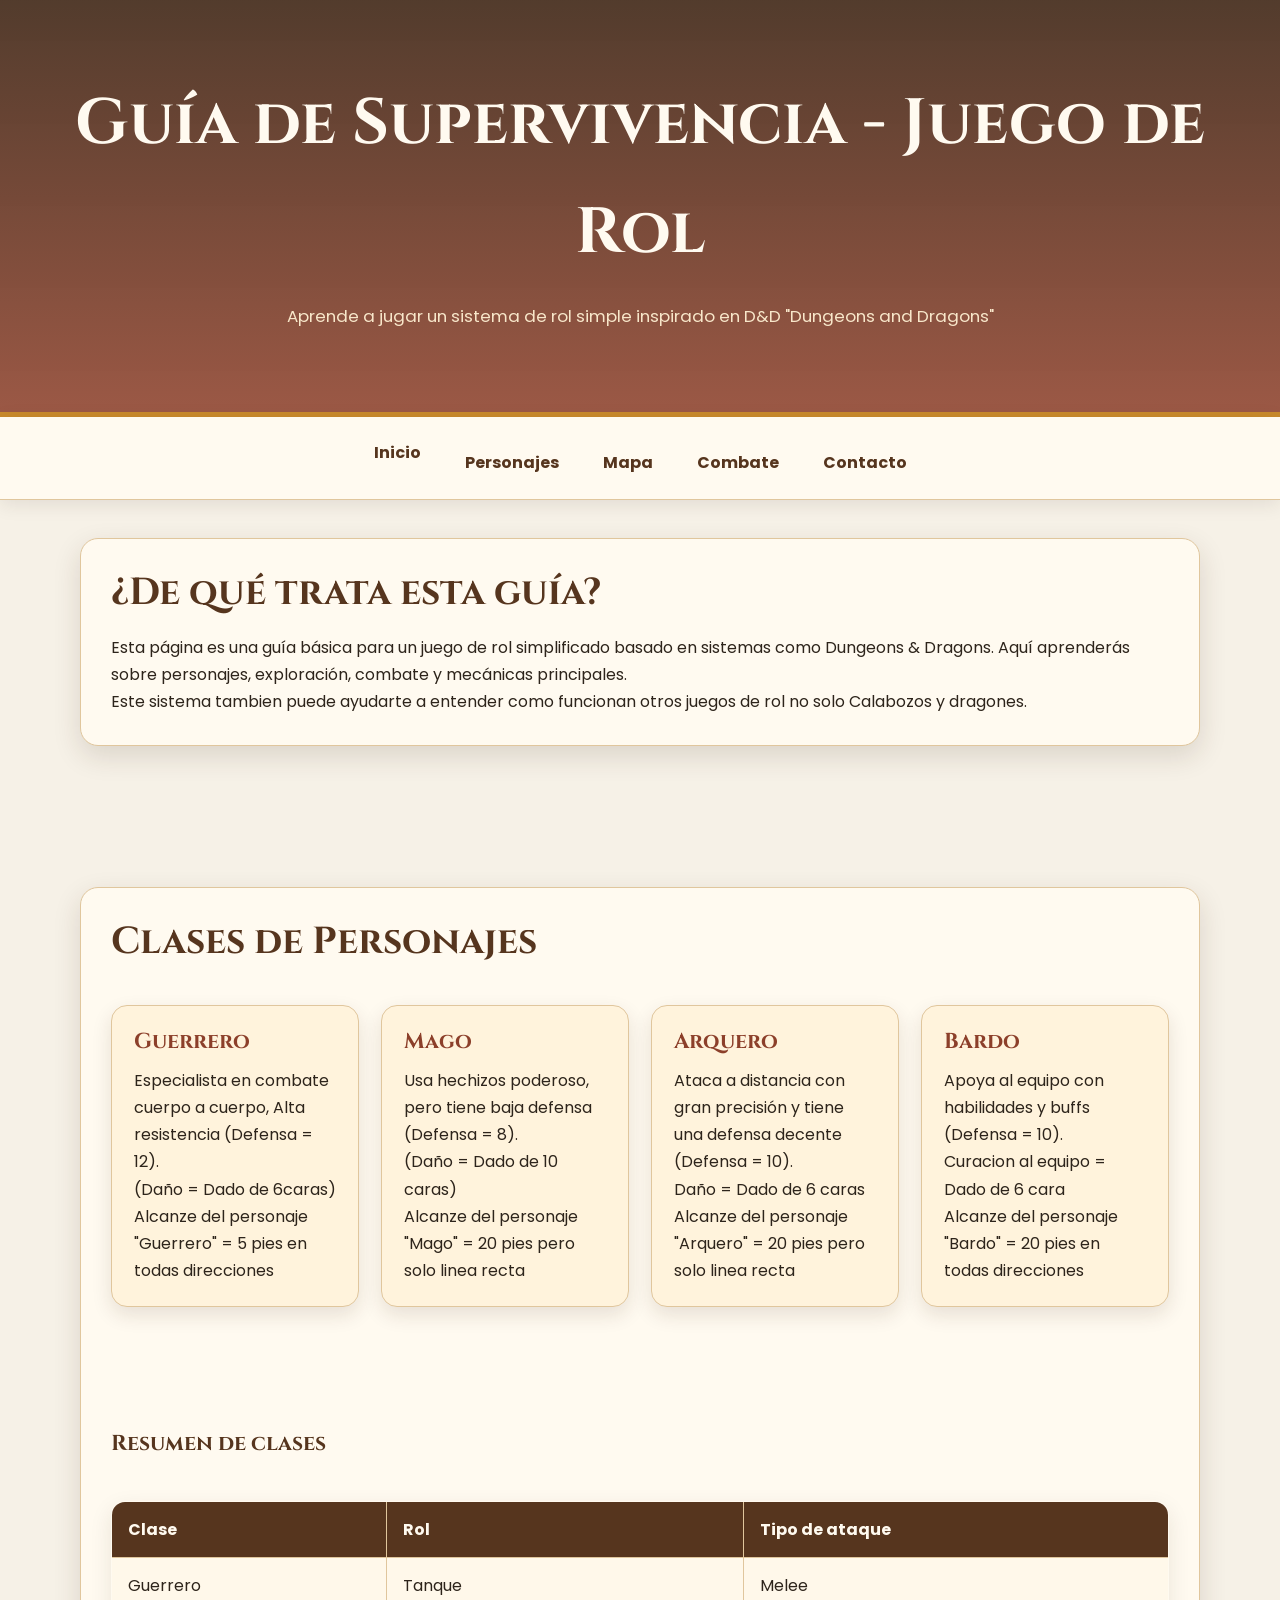
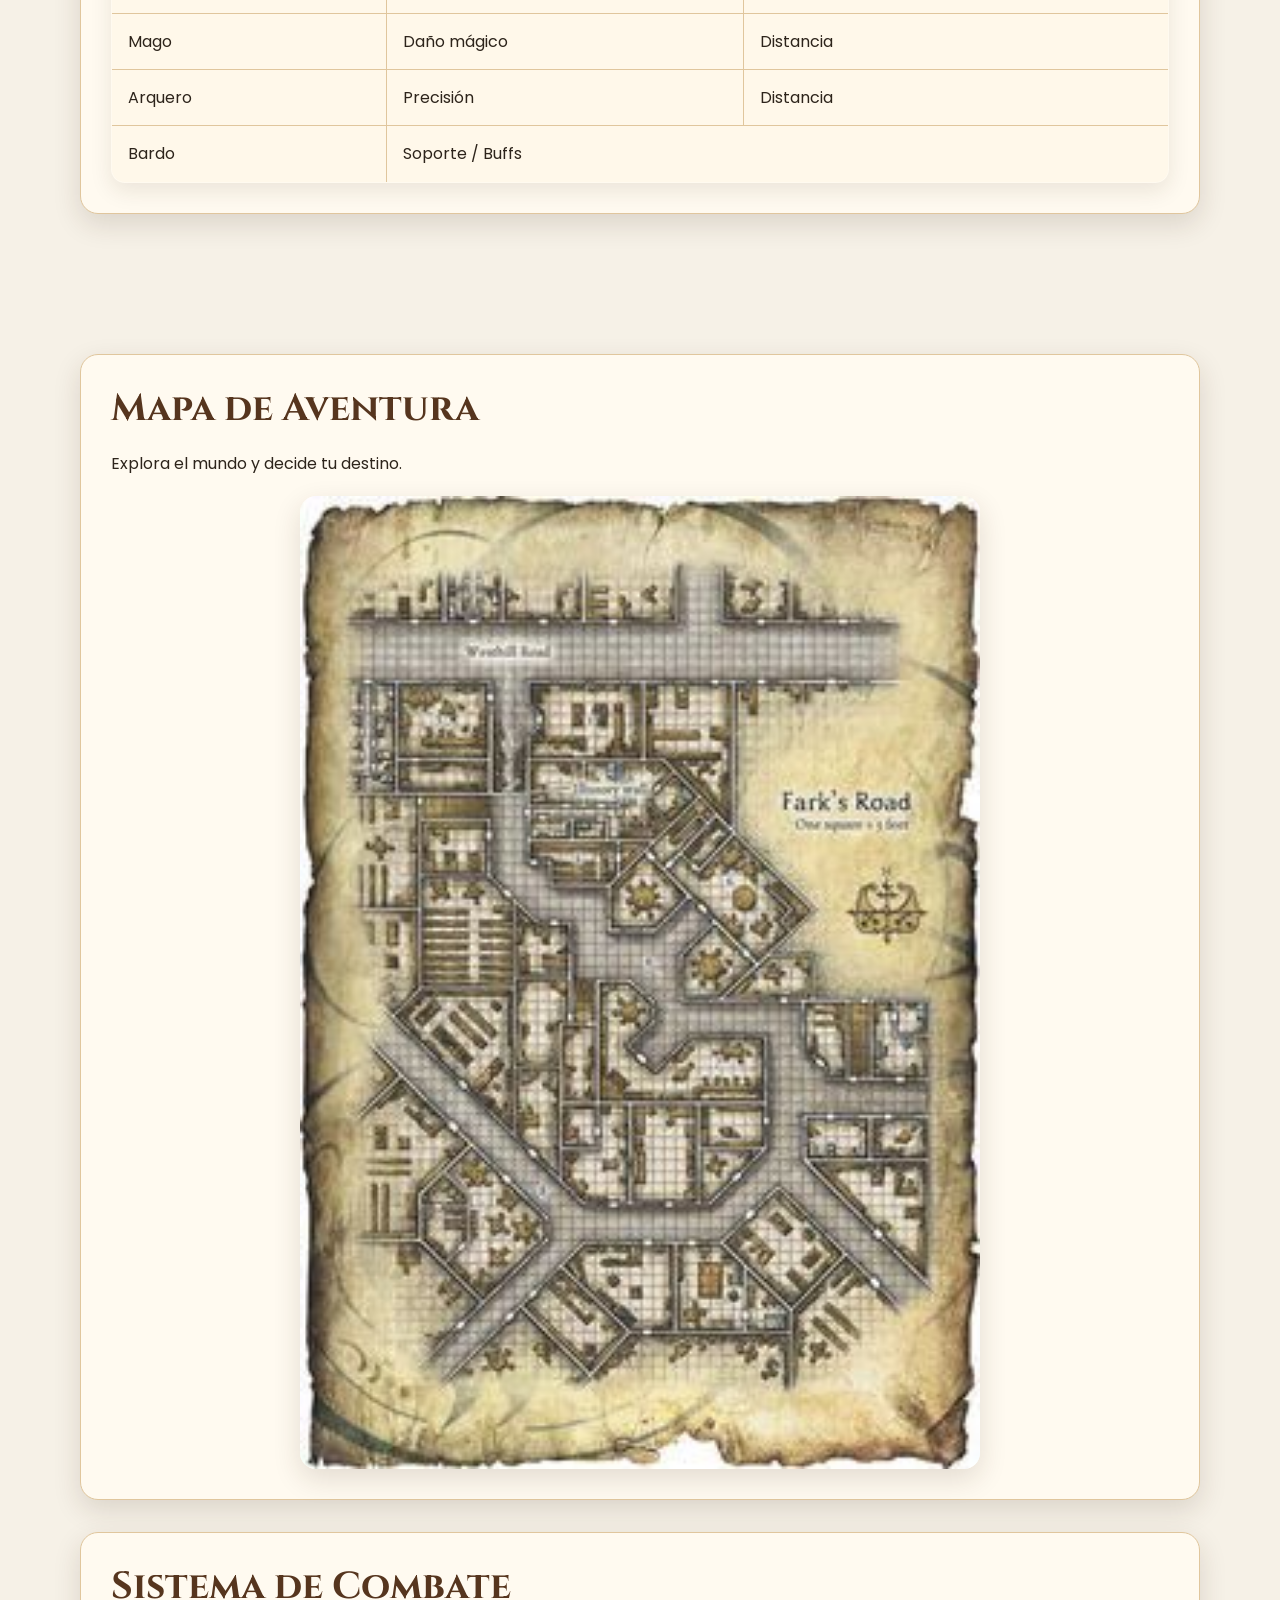
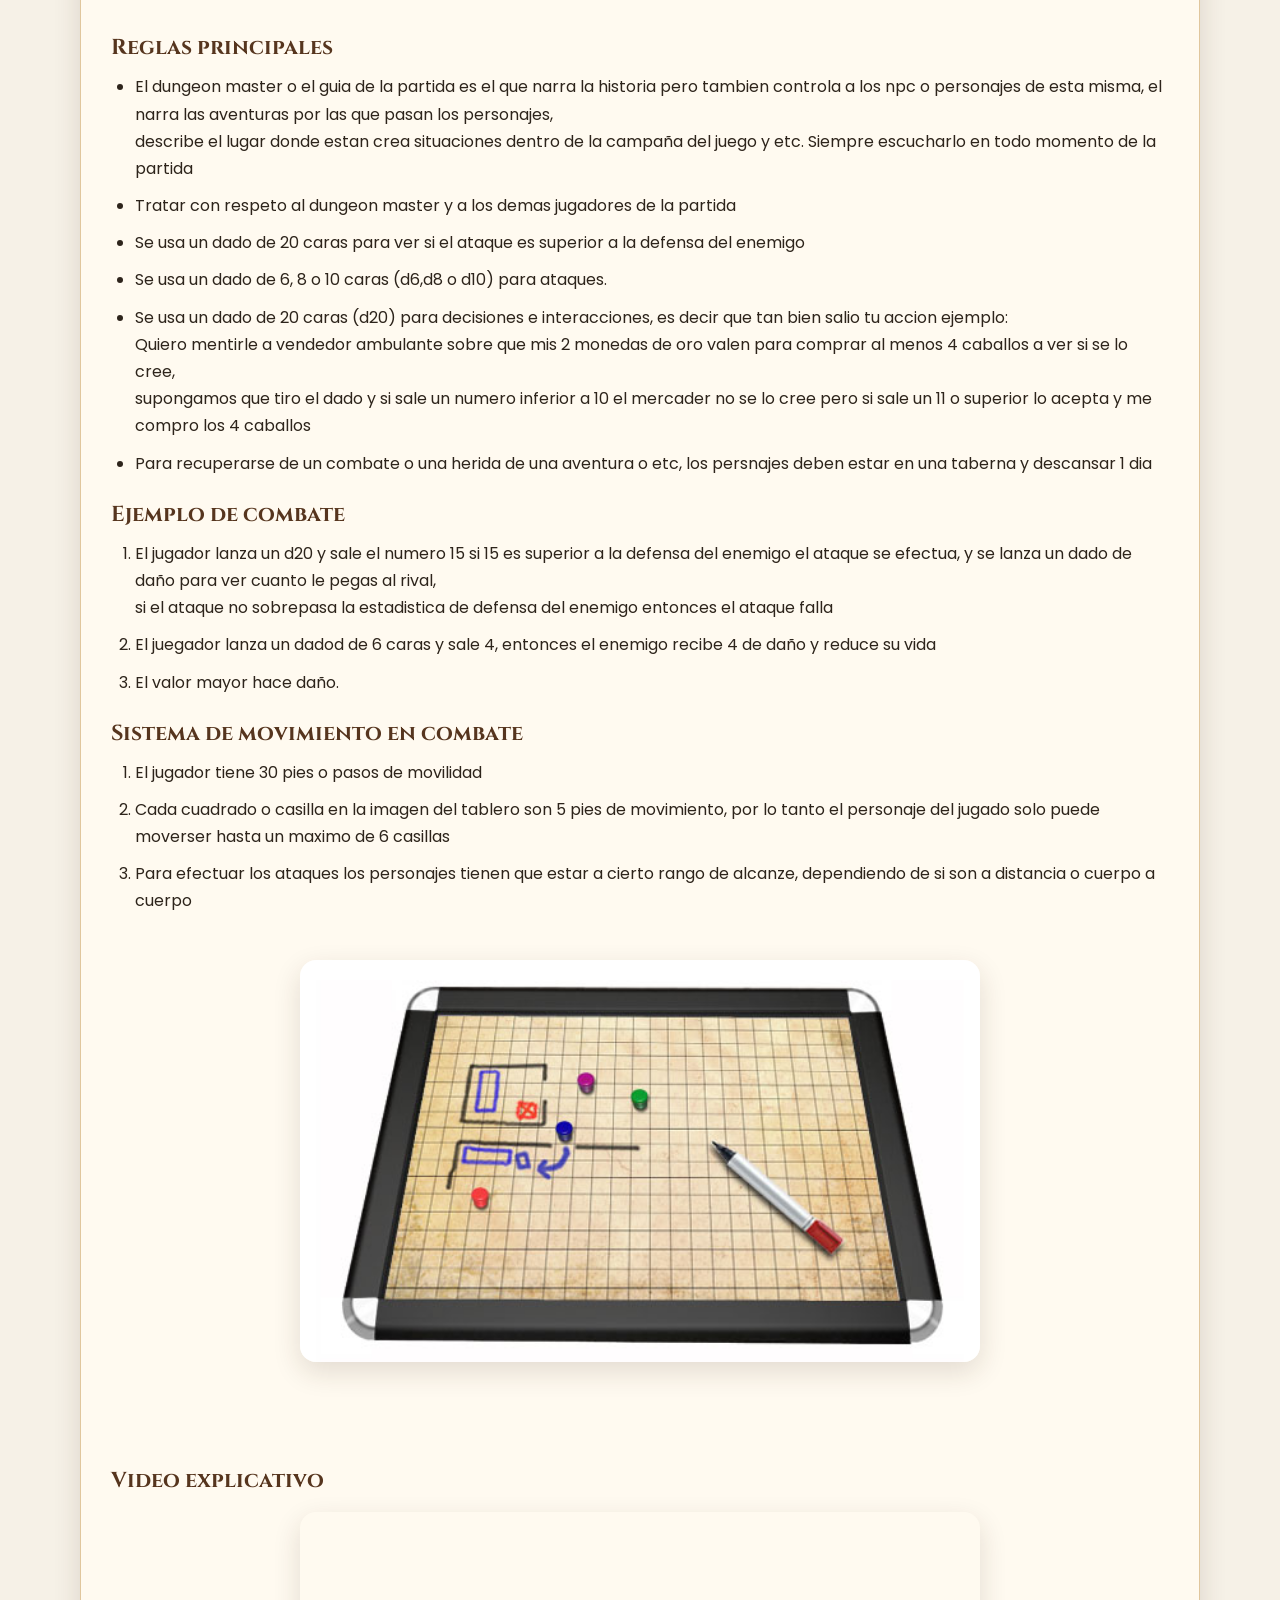
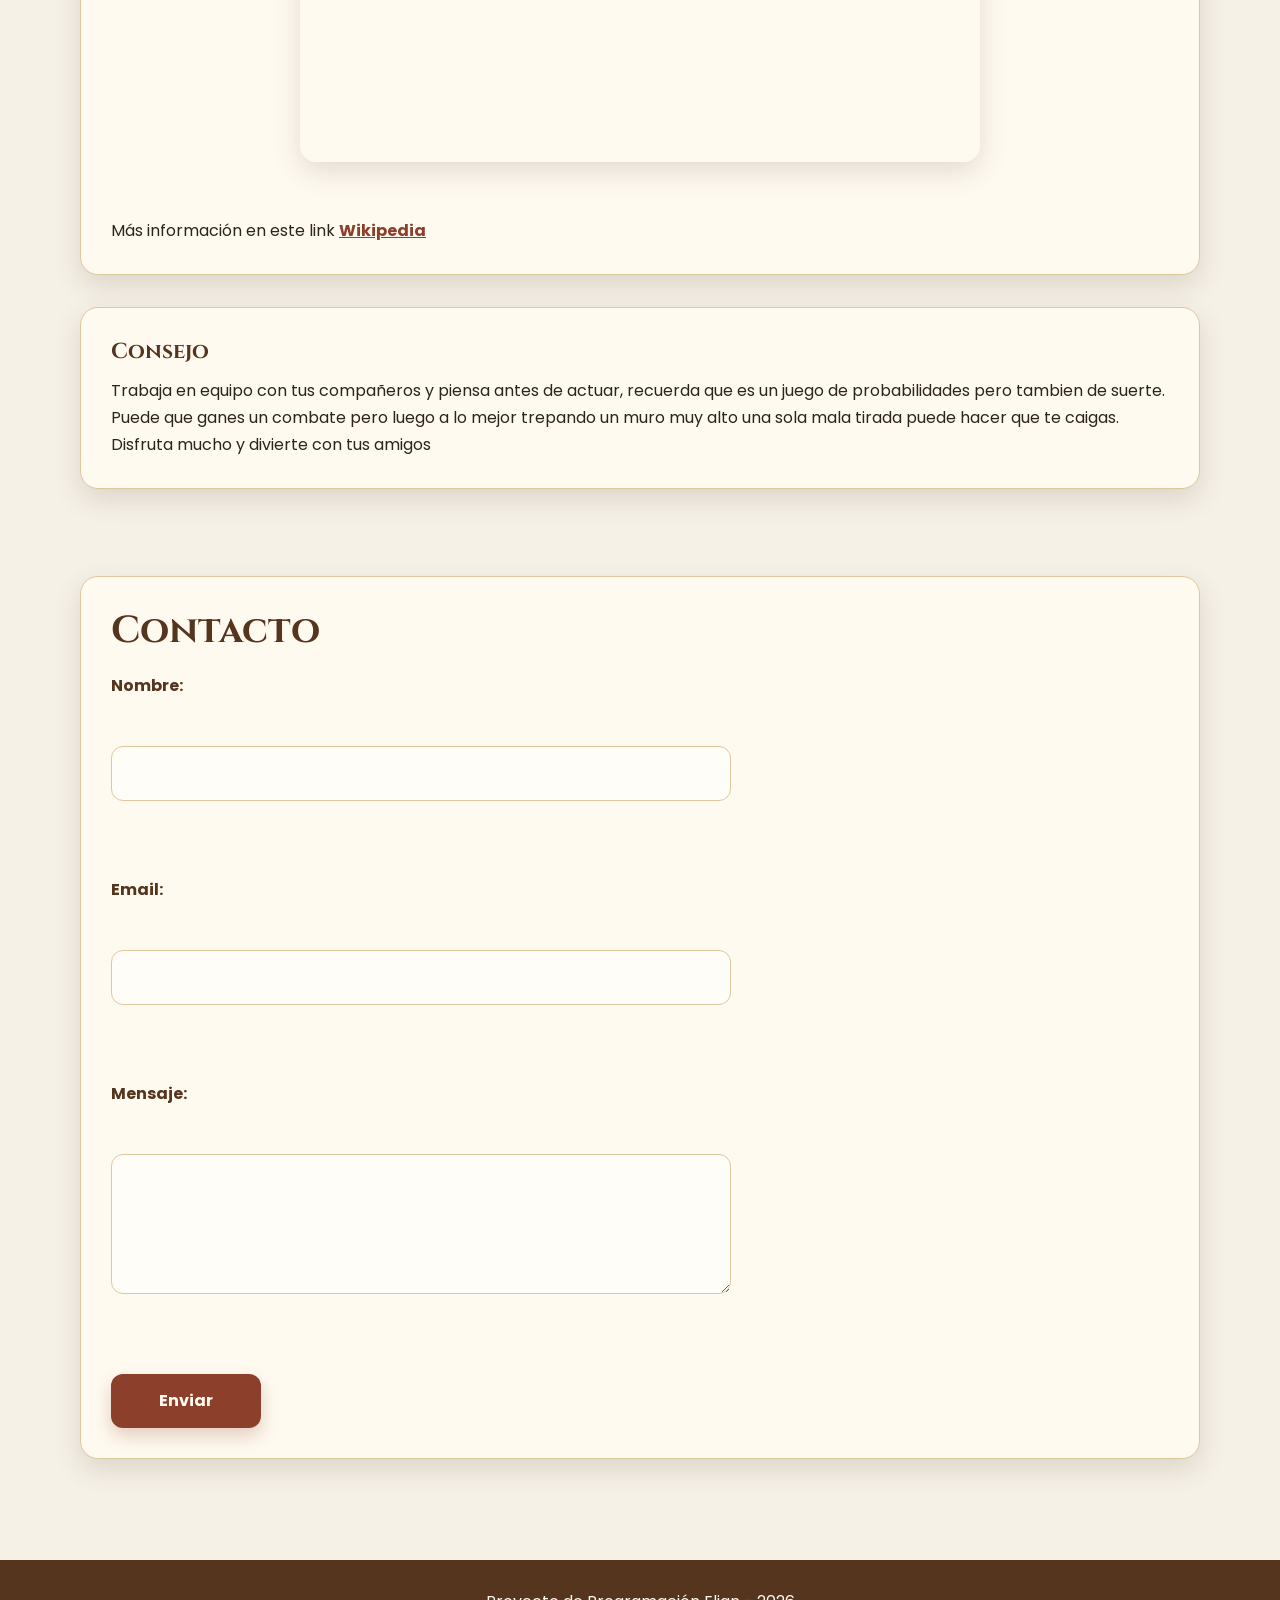
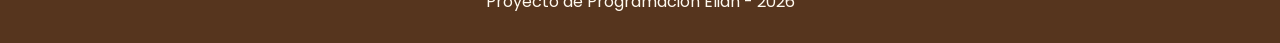
==== index.html @ 3934383c "movi todo de carpeta a una mas principal" ====
<!DOCTYPE html>
<html lang="en">
<head>
    <meta charset="UTF-8">
    <meta name="viewport" content="width=device-width, initial-scale=1.0">
    <title>Guía de Supervivencia - Juego de Rol</title>
    <link rel="stylesheet" href="styles.css">
</head>
<body>

     <!-- Trabajo integrador hecho por Elian Gregoret 2do año programación -->

    <!-- HEADER -->
    <header>
        <h1>Guía de Supervivencia - Juego de Rol</h1>
        <p>Aprende a jugar un sistema de rol simple inspirado en D&D "Dungeons and Dragons"</p> <br>


    </header>


    <nav>
        <ul>
            <li><a href="#inicio">Inicio</a></li>
            <li><a href="#personajes">Personajes</a></li>
            <li><a href="#mapa">Mapa</a></li>
            <li><a href="#combate">Combate</a></li>
            <li><a href="#contacto">Contacto</a></li>
        </ul>
    </nav>

    <!-- MAIN -->
    <main>

        <!-- INTRO -->
        <section id="inicio">
            <h2>¿De qué trata esta guía?</h2>
            <p>
                Esta página es una guía básica para un juego de rol simplificado basado en sistemas como Dungeons & Dragons.
                Aquí aprenderás sobre personajes, exploración, combate y mecánicas principales. <br>Este sistema tambien puede ayudarte a entender como funcionan otros juegos de rol no solo Calabozos y dragones.
            </p>
        </section> <br>


        <br><br><br>


        <!-- PERSONAJES -->
        <section id="personajes">
            <h2>Clases de Personajes</h2>

            <article>
                <h3>Guerrero</h3>
                <p>Especialista en combate cuerpo a cuerpo, Alta resistencia (Defensa = 12).</p>
                <p>(Daño = Dado de 6caras)</p>
                <p>Alcanze del personaje "Guerrero" = 5 pies en todas direcciones</p>
            </article>

            <article>
                <h3>Mago</h3>
                <p>Usa hechizos poderoso, pero tiene baja defensa (Defensa = 8).</p>
                <p> (Daño = Dado de 10 caras)</p>
                <p>Alcanze del personaje "Mago" = 20 pies pero solo linea recta</p>
            </article>

            <article>
                <h3>Arquero</h3>
                <p>Ataca a distancia con gran precisión y tiene una defensa decente (Defensa = 10).</p>
                <p>Daño = Dado de 6 caras</p>
                <p>Alcanze del personaje "Arquero" = 20 pies pero solo linea recta</p>
            </article>

            <article>
                <h3>Bardo</h3>
                <p>Apoya al equipo con habilidades y buffs (Defensa = 10).</p>
                <p>Curacion al equipo = Dado de 6 cara</p>
                <p>Alcanze del personaje "Bardo" = 20 pies en todas direcciones</p>
            </article>


            <br><br>

            <h3>Resumen de clases</h3>

            <!-- TABLA (con th + colspan) -->
            <table border="1">
                <tr>
                    <th>Clase</th>
                    <th>Rol</th>
                    <th>Tipo de ataque</th>
                </tr>
                <tr>
                    <td>Guerrero</td>
                    <td>Tanque</td>
                    <td>Melee</td>
                </tr>
                <tr>
                    <td>Mago</td>
                    <td>Daño mágico</td>
                    <td>Distancia</td>
                </tr>
                <tr>
                    <td>Arquero</td>
                    <td>Precisión</td>
                    <td>Distancia</td>
                </tr>
                <tr>
                    <td>Bardo</td>
                    <td colspan="2">Soporte / Buffs</td>
                </tr>
            </table>
        </section>

        <br><br><br><br>

        <!-- MAPA -->
        <section id="mapa">
            <h2>Mapa de Aventura</h2>
            <p>Explora el mundo y decide tu destino.</p>

            <!-- imagen del mapa-->
            <img src="Carpeta-de-imagenes/D&D Underground City map.jpg" alt="Mapa de aventura del juego" width="400">
        </section>

        <!-- COMBATE -->
        <section id="combate">
            <h2>Sistema de Combate</h2>

            <h3>Reglas principales</h3>
            <ul>
                <li>El dungeon master o el guia de la partida es el que narra la historia pero tambien controla a los npc o personajes de esta misma, el narra las aventuras por las que pasan los personajes, <br> describe el lugar donde estan crea situaciones dentro de la campaña del juego y etc.
                Siempre escucharlo en todo momento de la partida</li>
                <li>Tratar con respeto al dungeon master y a los demas jugadores de la partida</li>
                <li>Se usa un dado de 20 caras para ver si el ataque es superior a la defensa del enemigo</li>
                <li>Se usa un dado de 6, 8 o 10 caras (d6,d8 o d10) para ataques.</li>
                <li>Se usa un dado de 20 caras (d20) para decisiones e interacciones, es decir que tan bien salio tu accion ejemplo:<br>Quiero mentirle a vendedor ambulante sobre que mis 2 monedas de oro valen para comprar al menos 4 caballos a ver si se lo cree, <br> supongamos que tiro el dado y si sale un numero inferior a 10 el mercader no se lo cree pero si sale un 11 o superior lo acepta y me compro los 4 caballos</li>
                <li>Para recuperarse de un combate o una herida de una aventura o etc, los persnajes deben estar en una taberna y descansar 1 dia</li>
            </ul>

            <h3>Ejemplo de combate</h3>
            <ol>
                <li>El jugador lanza un d20 y sale el numero 15 si 15 es superior a la defensa del enemigo el ataque se efectua,
                     y se lanza un dado de daño para ver cuanto le pegas al rival, <br> si el ataque no sobrepasa la estadistica de defensa del enemigo entonces el ataque falla</li>
                <li>El juegador lanza un dadod de 6 caras y sale 4, entonces el enemigo recibe 4 de daño y reduce su vida</li>
                <li>El valor mayor hace daño.</li>
            </ol>

            <h3>Sistema de movimiento en combate</h3>
            <ol>
                <li>El jugador tiene 30 pies o pasos de movilidad</li>
                <li>Cada cuadrado o casilla en la imagen del tablero son 5 pies de movimiento, por lo tanto el personaje del jugado solo puede moverser hasta un maximo de 6 casillas</li>
                <li>Para efectuar los ataques los personajes tienen que estar a cierto rango de alcanze, 
                    dependiendo de si son a distancia o cuerpo a cuerpo</li>
            </ol>

            <br>
          <section>
            <img src="Carpeta-de-imagenes/board53_dungeontablero.jpg">
          </section>


            <br><br><br>

            <!-- VIDEO (iframe) -->
            <h3>Video explicativo</h3>
            <iframe width="400" height="250"
    src="https://www.youtube.com/embed/ale4cC9PnOQ"
             title="Juego de rol explicación"
                frameborder="0"
                allowfullscreen>
            </iframe>

            <br><br>

            <!-- ENLACE EXTERNO -->
            <p>
                Más información en este link
                <a href="https://es.wikipedia.org/wiki/Dungeons_%26_Dragons" target="_blank">
                    Wikipedia
                </a>
            </p>

        </section>

        <!-- ASIDE (EXTRA) -->
        <aside>
            <h3>Consejo</h3>
            <p>Trabaja en equipo con tus compañeros y piensa antes de actuar, recuerda que es un juego de probabilidades pero tambien de suerte. <br>Puede que ganes un combate pero luego a lo mejor trepando un muro muy alto una sola mala tirada puede hacer que te caigas. Disfruta mucho y divierte con tus amigos</p>
        </aside>

          <br><br>

        <!-- FORMULARIO -->
        <section id="contacto">
            <h2>Contacto</h2>

            <form action="https://formspree.io/f/xgoqjgkw" method="POST">
    <label>Nombre:</label><br>
    <input type="text" name="nombre" required><br><br>

    <label>Email:</label><br>
    <input type="email" name="email" required><br><br>

    <label>Mensaje:</label><br>
    <textarea name="mensaje" required></textarea><br><br>

    <input type="submit" value="Enviar">
</form>
        </section>

    </main>

    <br>
    
    <footer>
        <p>Proyecto de Programación Elian - 2026</p>
    </footer>

</body>
</html>
---- styles.css ----
@import url("https://fonts.googleapis.com/css2?family=Cinzel:wght@600;700&family=Poppins:wght@400;500;600;700&display=swap");
/* Este url de aca arriba es para el google fonts que es un directorio gratuito de tipografías desarrollado por Google
que encontre en internet para que mi sitio web cargue y muestre fuentes personalizadas y atractivas, 
profe asi que decidi incluirlo para ver como quedaba. A mi parecer "me sirvio para bien" */

/* Eso si, tuve que ver un video para aprender a utilizarlo y demas pero al final quedo :)  */


/* Aca voy a poner Variables generales, sin mas */
:root {
    --color-fondo: #f6f1e7;
    --color-superficie: #fffaf0;
    --color-principal: #56351e;
    --color-secundario: #8c3f2a;
    --color-acento: #c98a2c;
    --color-texto: #2d241b;
    --color-borde: #e0c69d;
    --sombra-suave: 0 10px 28px rgba(55, 35, 19, 0.14);
    --sombra-hover: 0 16px 34px rgba(55, 35, 19, 0.24);
    --fuente-titulos: "Cinzel", Georgia, serif;
    --fuente-texto: "Poppins", Arial, sans-serif;
}

/* Aqui hago los Estilos base */
* {
    box-sizing: border-box;
    margin: 0;
    padding: 0;
}

html {
    scroll-behavior: smooth;
}

body {
    background: var(--color-fondo);
    color: var(--color-texto);
    font-family: var(--fuente-texto);
    line-height: 1.7;
}

img,
iframe {
    display: block;
    max-width: 100%;
    border: 0;
}

/* El Encabezado */
header {
    padding: 70px 24px 55px;
    text-align: center;
    color: #fffaf0;
    background:
        linear-gradient(rgba(60, 35, 19, 0.88), rgba(140, 63, 42, 0.86)),
        url("D&D Underground City map.jpg") center/cover;
    border-bottom: 5px solid var(--color-acento);
    box-shadow: var(--sombra-suave);
}

header h1 {
    margin-bottom: 14px;
    font-family: var(--fuente-titulos);
    font-size: clamp(2rem, 5vw, 4rem);
}

header p {
    max-width: 760px;
    margin: 0 auto;
    color: #f8e7ca;
    font-size: 1.05rem;
}

/* Navegación con Flexbox */
nav {
    position: sticky;
    top: 0;
    z-index: 10;
    background: #fffaf0;
    border-bottom: 1px solid var(--color-borde);
    box-shadow: 0 4px 18px rgba(45, 36, 27, 0.1);
}

nav ul {
    display: flex;
    justify-content: center;
    gap: 12px;
    max-width: 1100px;
    margin: 0 auto;
    padding: 12px 20px;
    list-style: none;
}

nav a {
    display: inline-block;
    padding: 10px 16px;
    border-radius: 999px;
    color: var(--color-principal);
    font-weight: 700;
    text-decoration: none;
    transition: background-color 0.3s ease, color 0.3s ease, transform 0.3s ease;
}

nav a:hover {
    background: var(--color-secundario);
    color: #fffaf0;
    transform: translateY(-2px);
}

/* Estructura general para mi tp inetegrador*/
main {
    width: min(1120px, calc(100% - 32px));
    margin: 38px auto 0;
}

main > section,
main > aside {
    margin-bottom: 32px;
    padding: 30px;
    background: var(--color-superficie);
    border: 1px solid var(--color-borde);
    border-radius: 18px;
    box-shadow: var(--sombra-suave);
}

section[id] {
    scroll-margin-top: 86px;
}

h2,
h3 {
    color: var(--color-principal);
    font-family: var(--fuente-titulos);
    line-height: 1.25;
}

h2 {
    margin-bottom: 18px;
    font-size: clamp(1.6rem, 3vw, 2.35rem);
}

h3 {
    margin: 24px 0 12px;
    font-size: 1.35rem;
}

ul,
ol {
    padding-left: 24px;
}

li + li {
    margin-top: 10px;
}

/* hasta aqui todo bien creo*/

/* Tarjetas de personajes hechas con Grid */
#personajes {
    display: grid;
    grid-template-columns: repeat(4, minmax(0, 1fr));
    gap: 22px;
}

#personajes h2,
#personajes h3:not(article h3),
#personajes table {
    grid-column: 1 / -1;
}

article {
    padding: 22px;
    background: #fff3dc;
    border: 1px solid var(--color-borde);
    border-radius: 16px;
    box-shadow: 0 8px 20px rgba(55, 35, 19, 0.12);
    transition: transform 0.3s ease, box-shadow 0.3s ease;
}

article:hover {
    box-shadow: var(--sombra-hover);
    transform: translateY(-6px);
}

article h3 {
    margin-top: 0;
    color: var(--color-secundario);
}

/* Imágenes, video y tabla */
#mapa img,
#combate img,
iframe {
    width: min(100%, 680px);
    margin: 18px auto 0;
    border-radius: 16px;
    box-shadow: var(--sombra-suave);
}

table {
    width: 100%;
    margin-top: 10px;
    border-collapse: collapse;
    border: 1px solid var(--color-borde);
    border-radius: 14px;
    overflow: hidden;
    box-shadow: 0 8px 22px rgba(55, 35, 19, 0.1);
}

th,
td {
    padding: 14px 16px;
    border: 1px solid var(--color-borde);
    text-align: left;
}

th {
    background: var(--color-principal);
    color: #fffaf0;
}

td {
    background: #fff8ea;
}

/* El Aside */
aside {
    border-left: 8px solid var(--color-acento);
    background: #fdf0d0;
}

aside h3 {
    margin-top: 0;
}

/* Los Enlaces y formularios */
main a {
    color: var(--color-secundario);
    font-weight: 700;
    transition: color 0.3s ease;
}

main a:hover {
    color: var(--color-acento);
}

form {
    display: grid;
    gap: 10px;
    max-width: 620px;
}

label {
    color: var(--color-principal);
    font-weight: 700;
}

input,
textarea {
    width: 100%;
    padding: 13px 15px;
    border: 1px solid var(--color-borde);
    border-radius: 12px;
    background: #fffdf8;
    color: var(--color-texto);
    font: inherit;
    transition: border-color 0.3s ease, box-shadow 0.3s ease;
}

textarea {
    min-height: 140px;
    resize: vertical;
}

input:focus,
textarea:focus {
    border-color: var(--color-acento);
    box-shadow: 0 0 0 4px rgba(201, 138, 44, 0.18);
    outline: none;
}

/* Botón estilizado */
input[type="submit"] {
    width: fit-content;
    min-width: 150px;
    margin-top: 6px;
    border: 0;
    background: var(--color-secundario);
    color: #fffaf0;
    cursor: pointer;
    font-weight: 700;
    box-shadow: 0 8px 18px rgba(140, 63, 42, 0.24);
    transition: background-color 0.3s ease, transform 0.3s ease, box-shadow 0.3s ease;
}

input[type="submit"]:hover {
    background: var(--color-acento);
    box-shadow: var(--sombra-hover);
    transform: translateY(-3px);
}

/* Footer */
footer {
    margin-top: 42px;
    padding: 28px 20px;
    background: var(--color-principal);
    text-align: center;
}

footer p {
    color: #fffaf0;
}

/* aca hago el diseño Responsive para celular */
@media (max-width: 480px) {
    header h1 {
        font-size: 2rem;
    }

    nav {
        position: static;
    }

    nav ul {
        flex-direction: column;
        align-items: stretch;
    }

    nav a {
        width: 100%;
        text-align: center;
    }

    main > section,
    main > aside {
        padding: 20px;
    }

    #personajes {
        grid-template-columns: 1fr;
    }

    table {
        display: block;
        overflow-x: auto;
        white-space: nowrap;
    }

    input[type="submit"] {
        width: 100%;
    }
}
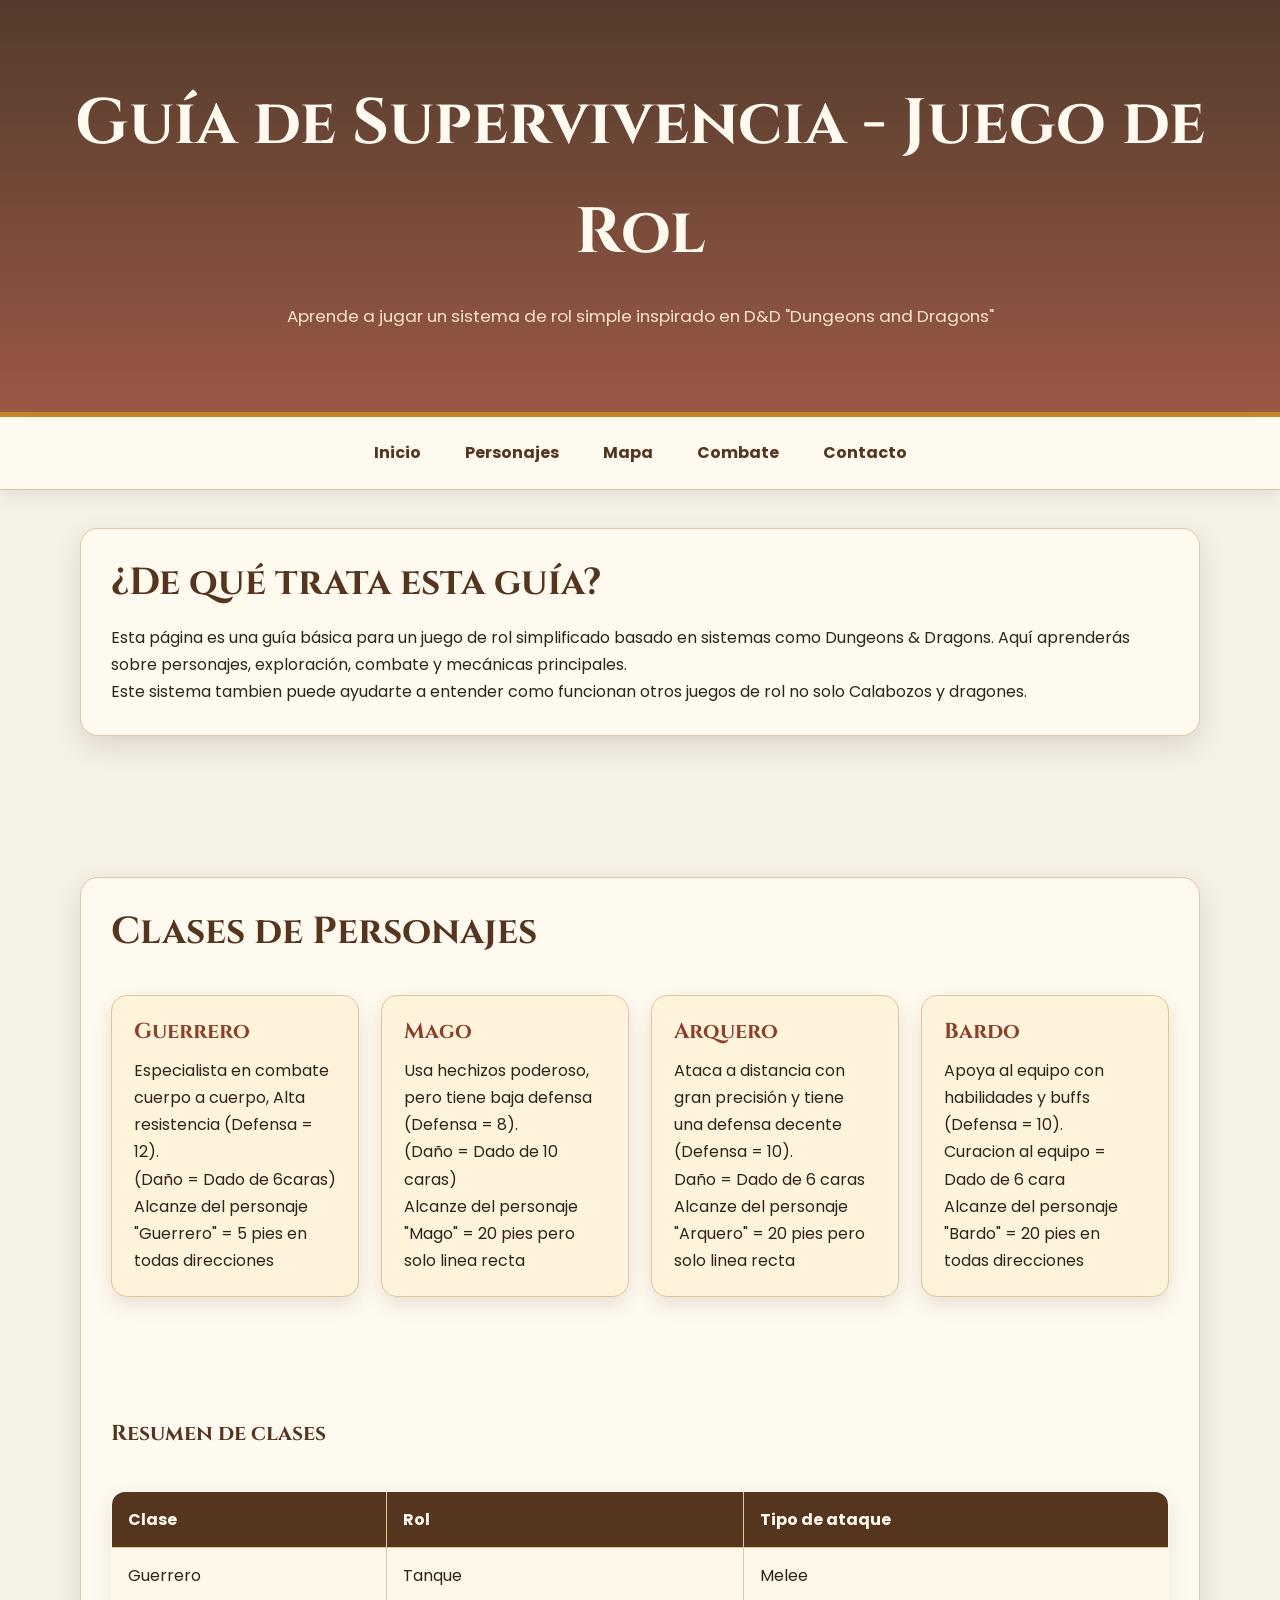
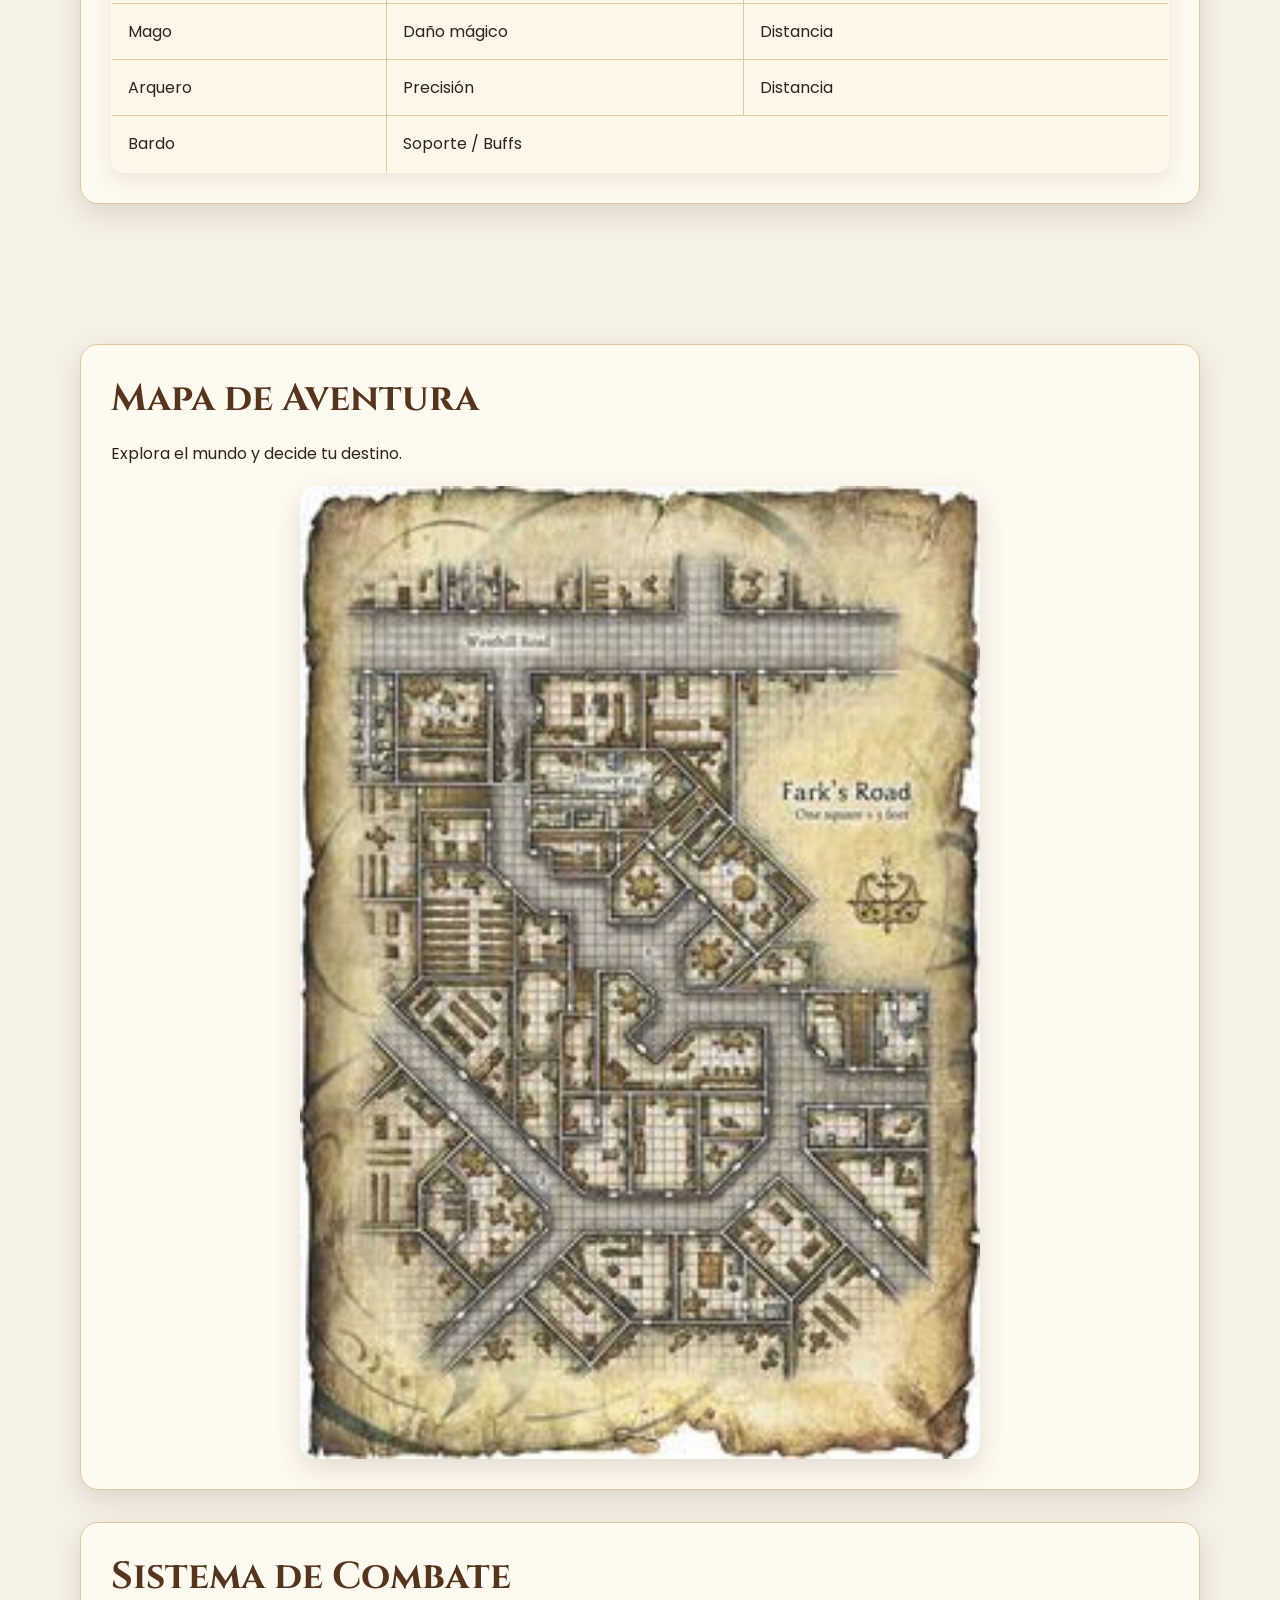
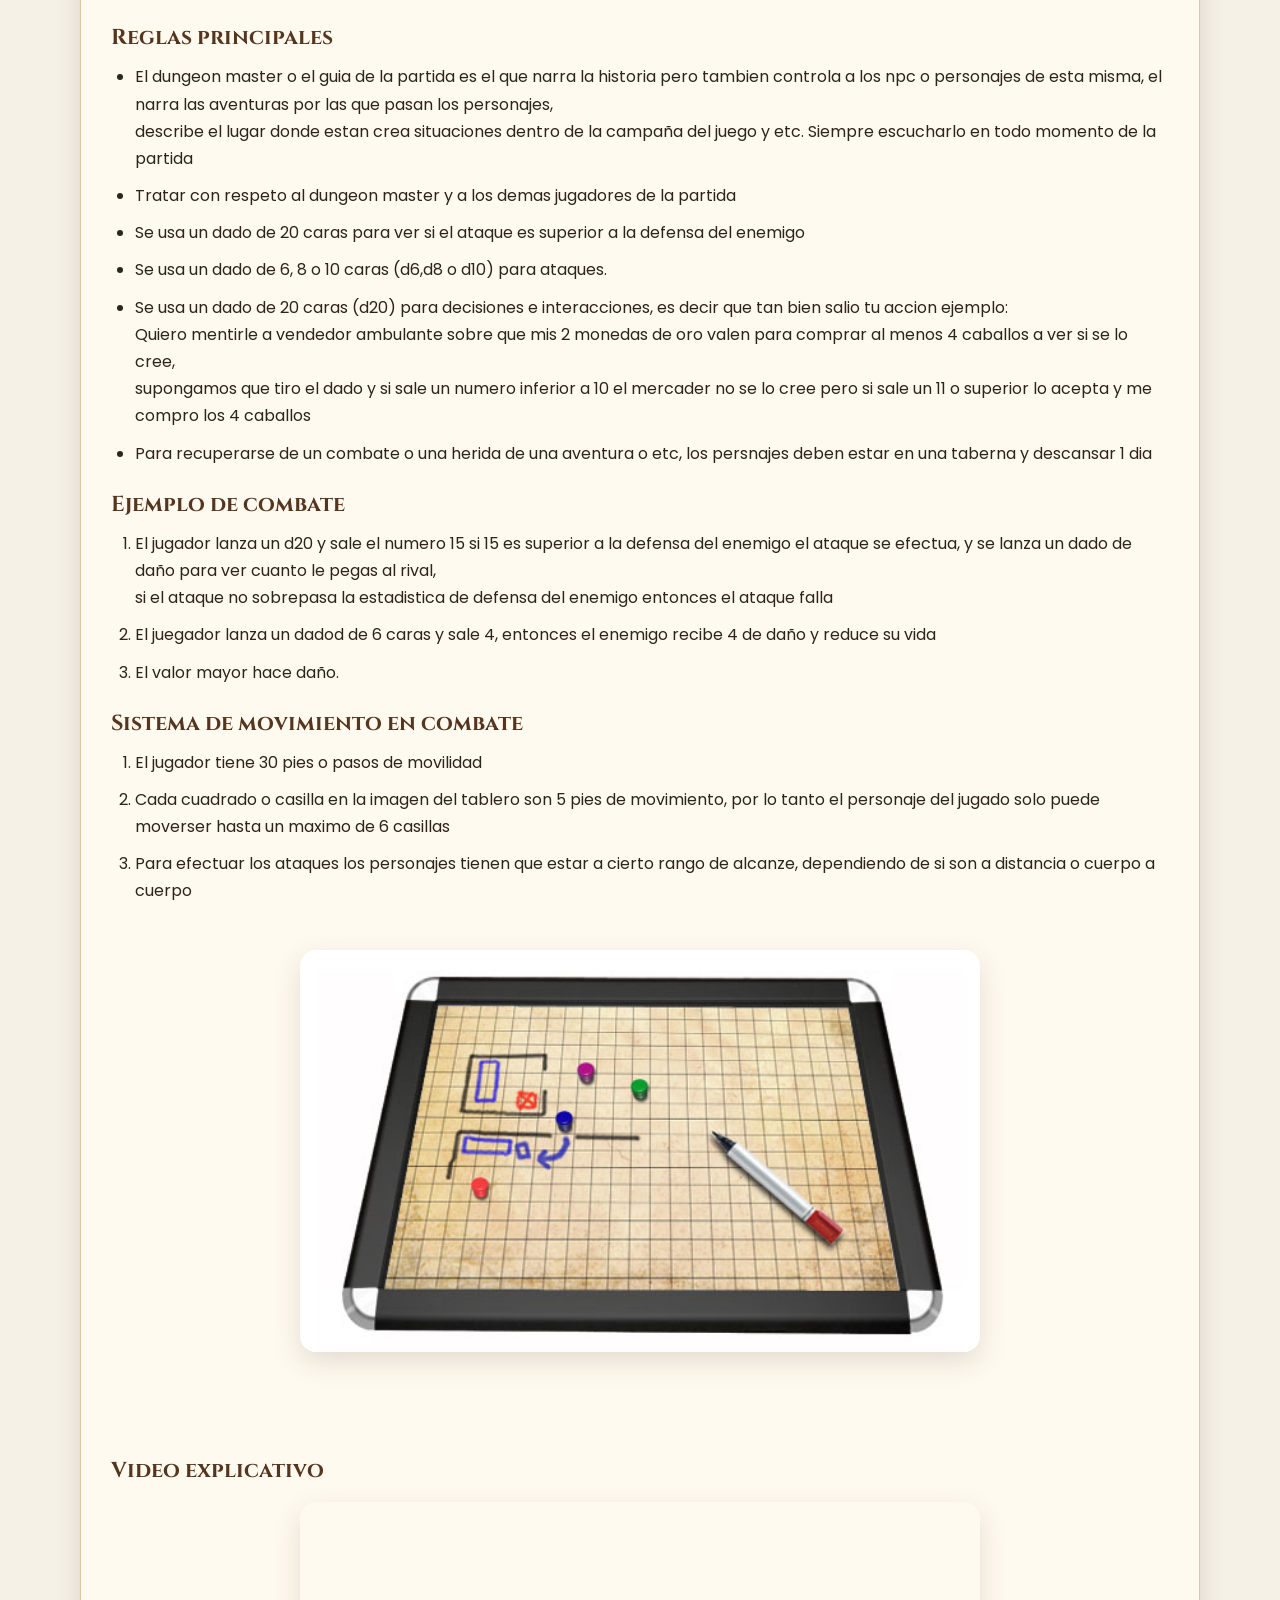
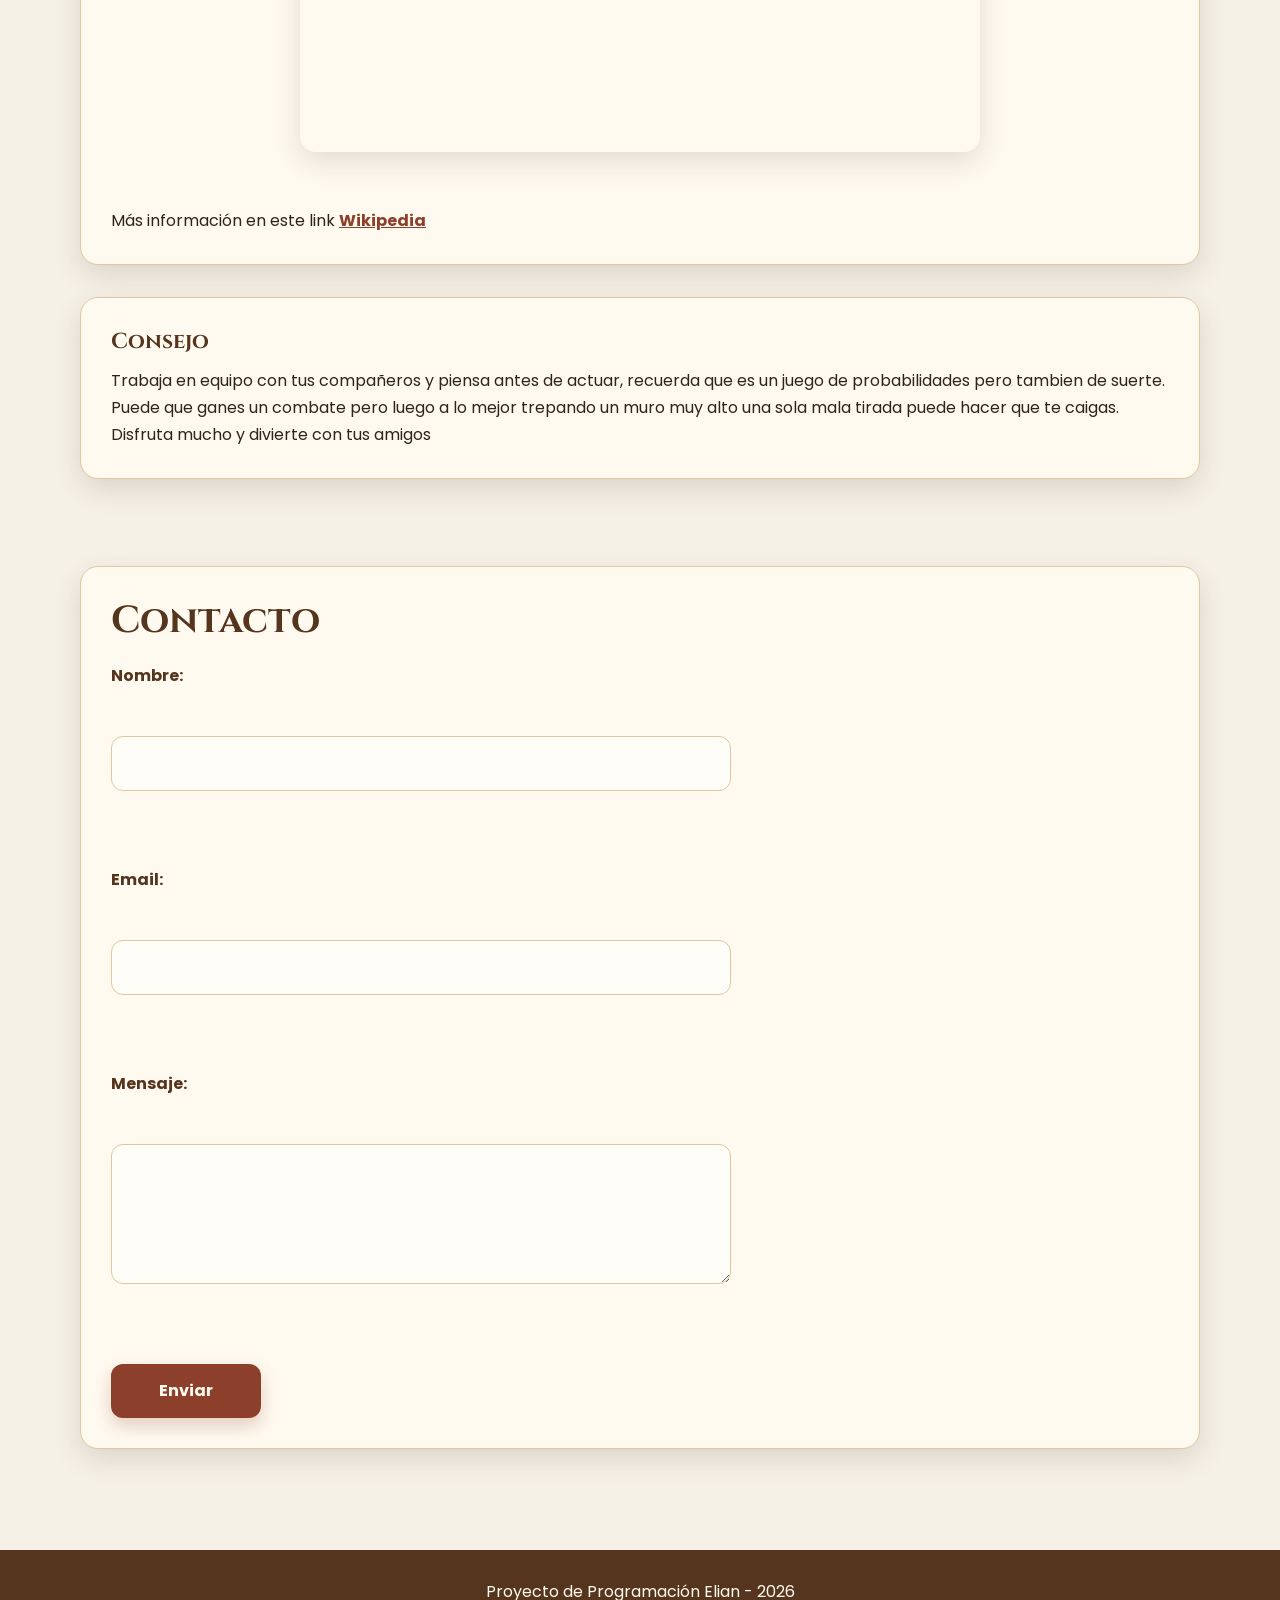
==== commit 23832090: "correcion de comentarios en el index" ====
--- a/index.html
+++ b/index.html
@@ -82,7 +82,7 @@
 
             <h3>Resumen de clases</h3>
 
-            <!-- TABLA (con th + colspan) -->
+            <!-- TABLA de Clases de personajes -->
             <table border="1">
                 <tr>
                     <th>Clase</th>
--- a/styles.css
+++ b/styles.css
@@ -58,11 +58,18 @@
     box-shadow: var(--sombra-suave);
 }
 
+
+/* Este comando aplica estilos responsivos al título principal (<h1>) que está dentro de un contenedor <header>. 
+Hace que el texto crezca o disminuya fluidamente dependiendo del tamaño de la pantalla, 
+limita su tamaño máximo y mínimo, y ajusta la fuente y el margen inferior. */
+
 header h1 {
     margin-bottom: 14px;
     font-family: var(--fuente-titulos);
     font-size: clamp(2rem, 5vw, 4rem);
 }
+
+
 
 header p {
     max-width: 760px;
@@ -83,12 +90,17 @@
 
 nav ul {
     display: flex;
+    align-items: center;
     justify-content: center;
     gap: 12px;
     max-width: 1100px;
     margin: 0 auto;
     padding: 12px 20px;
     list-style: none;
+}
+
+nav ul li {
+    margin-top: 0;
 }
 
 nav a {
@@ -349,4 +361,4 @@
     input[type="submit"] {
         width: 100%;
     }
-}+}
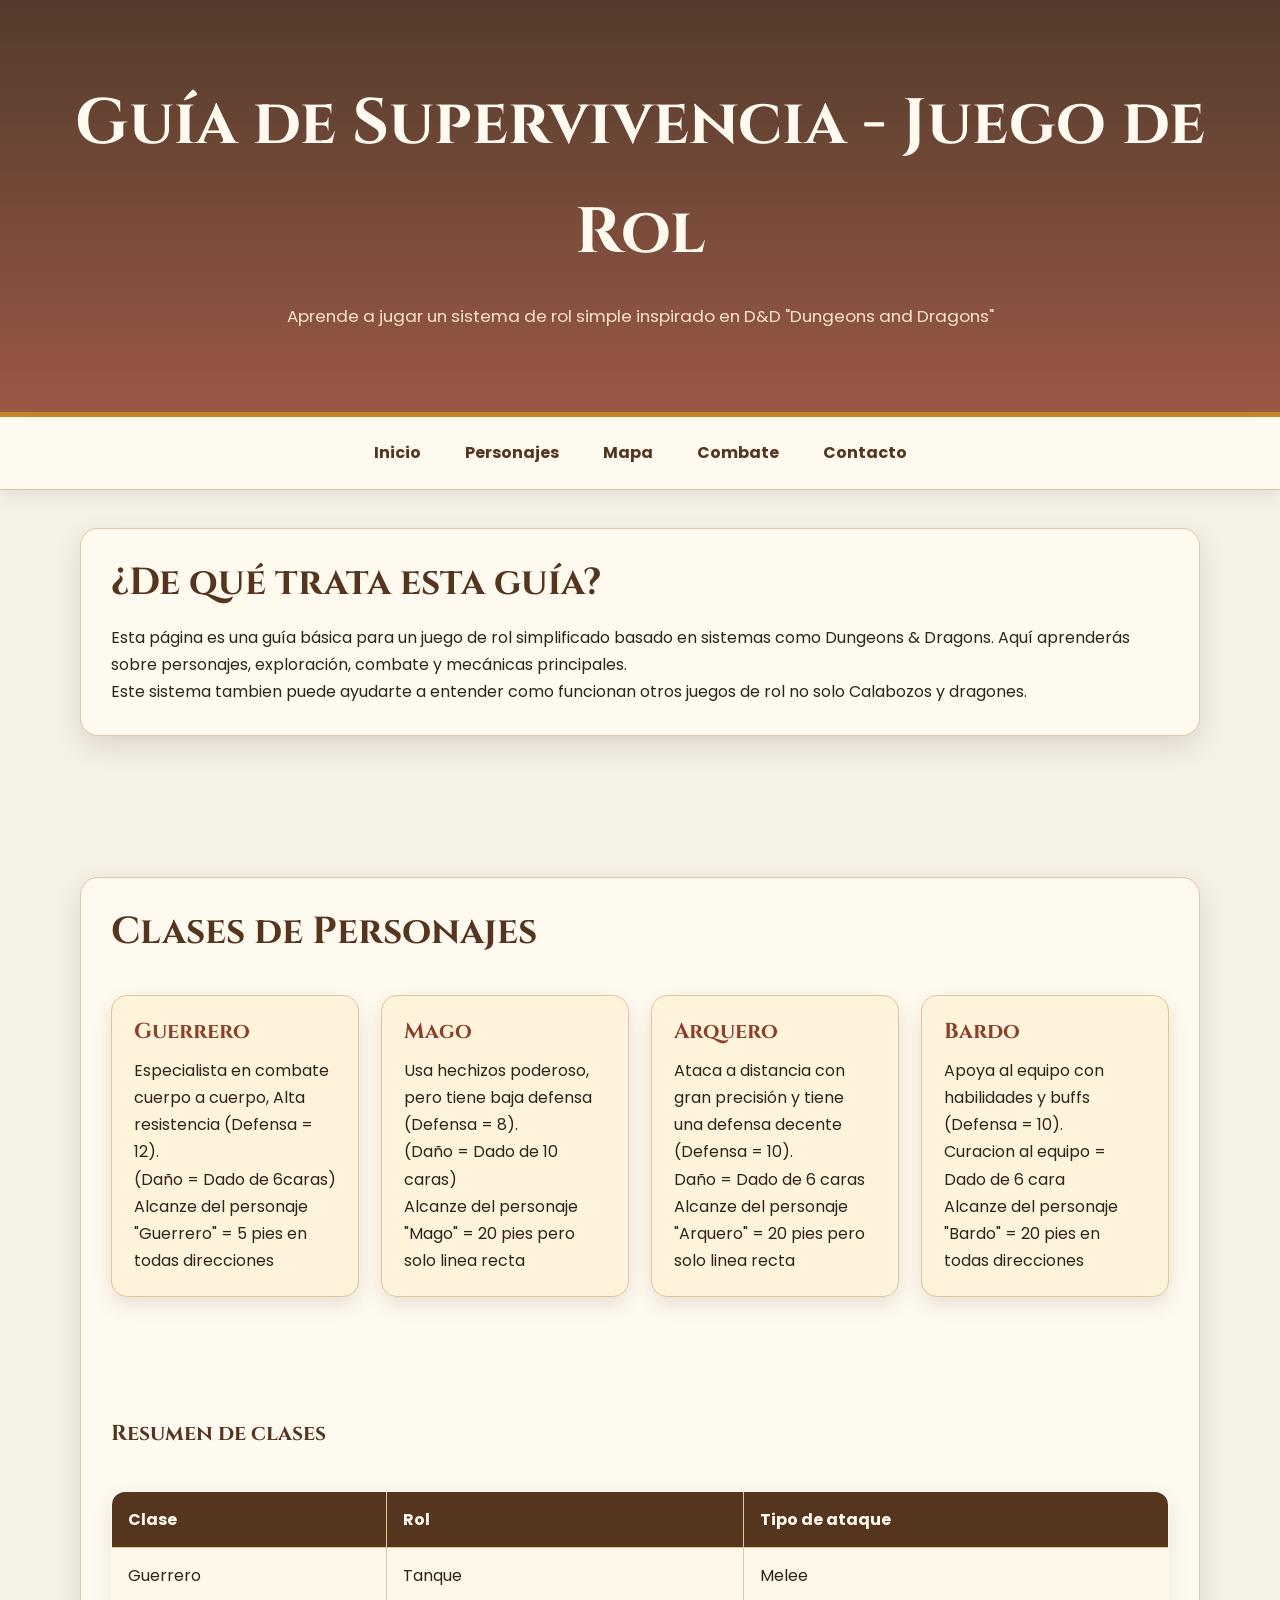
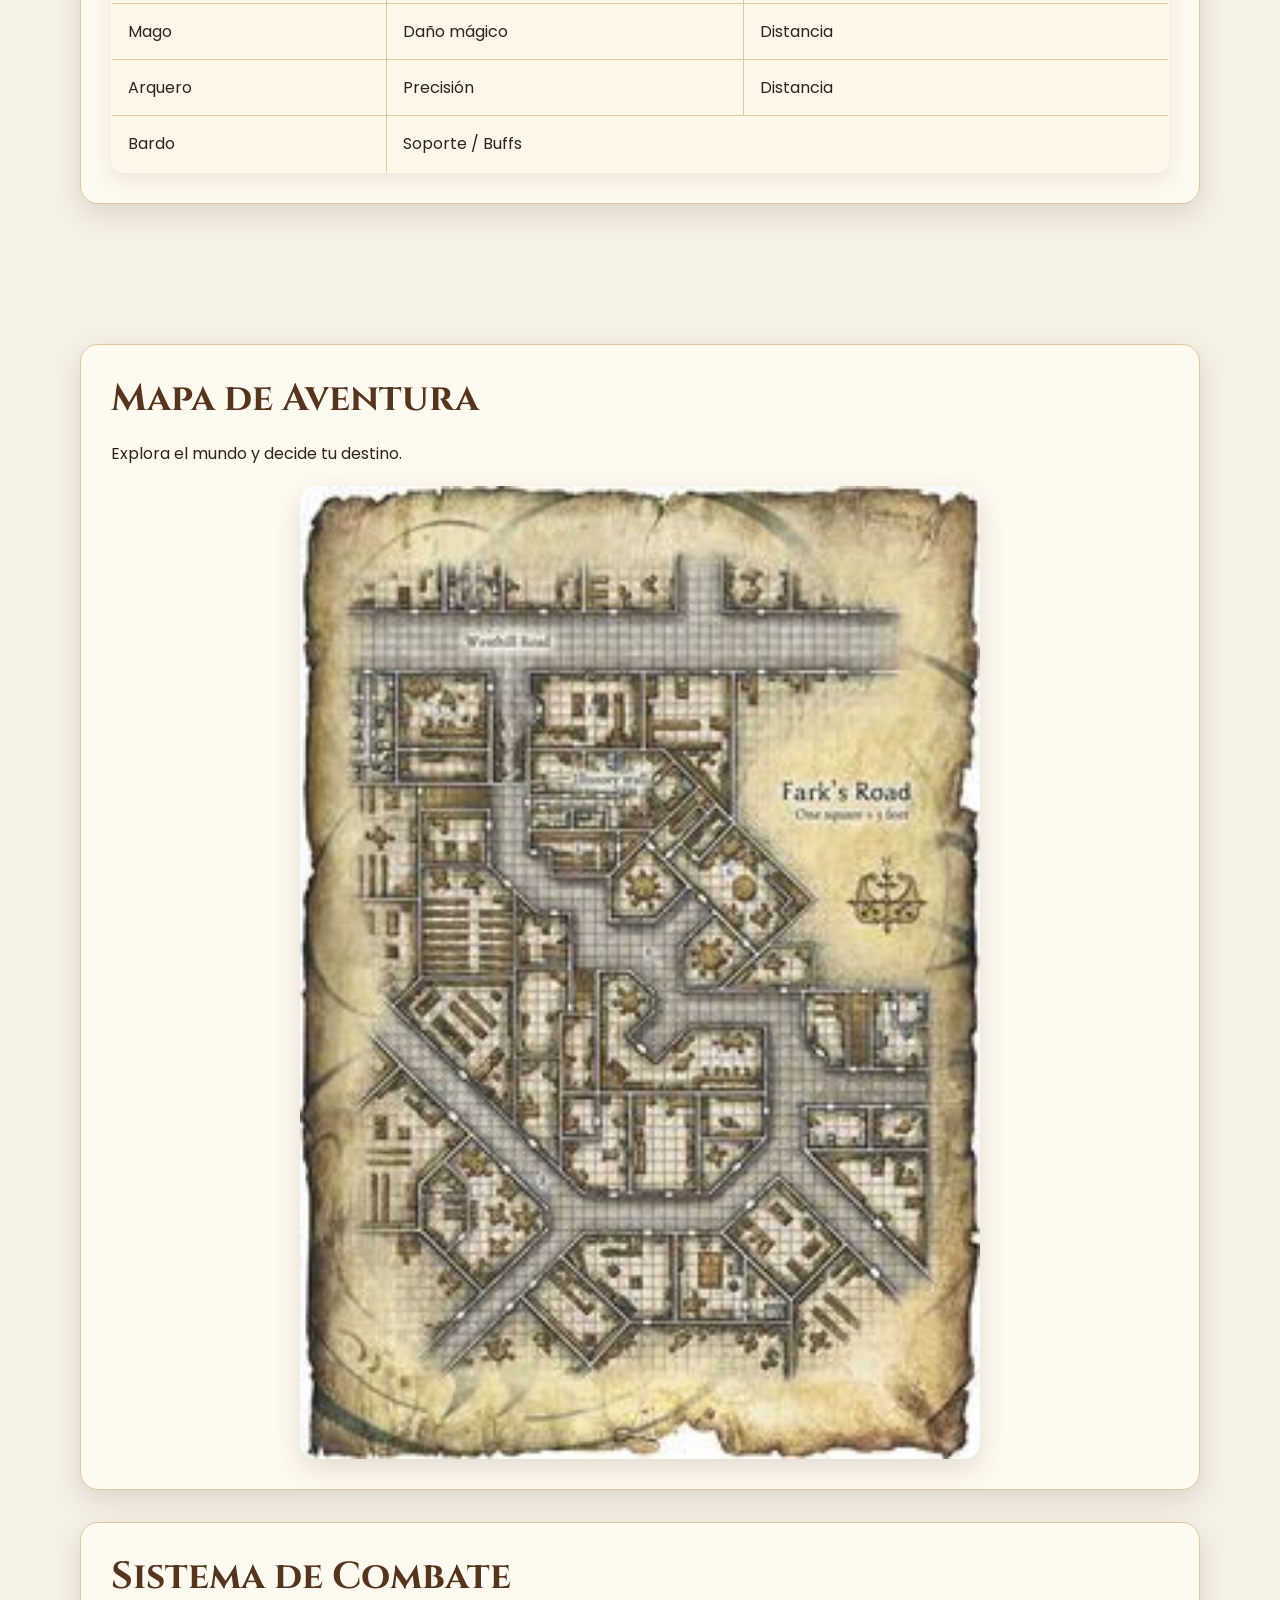
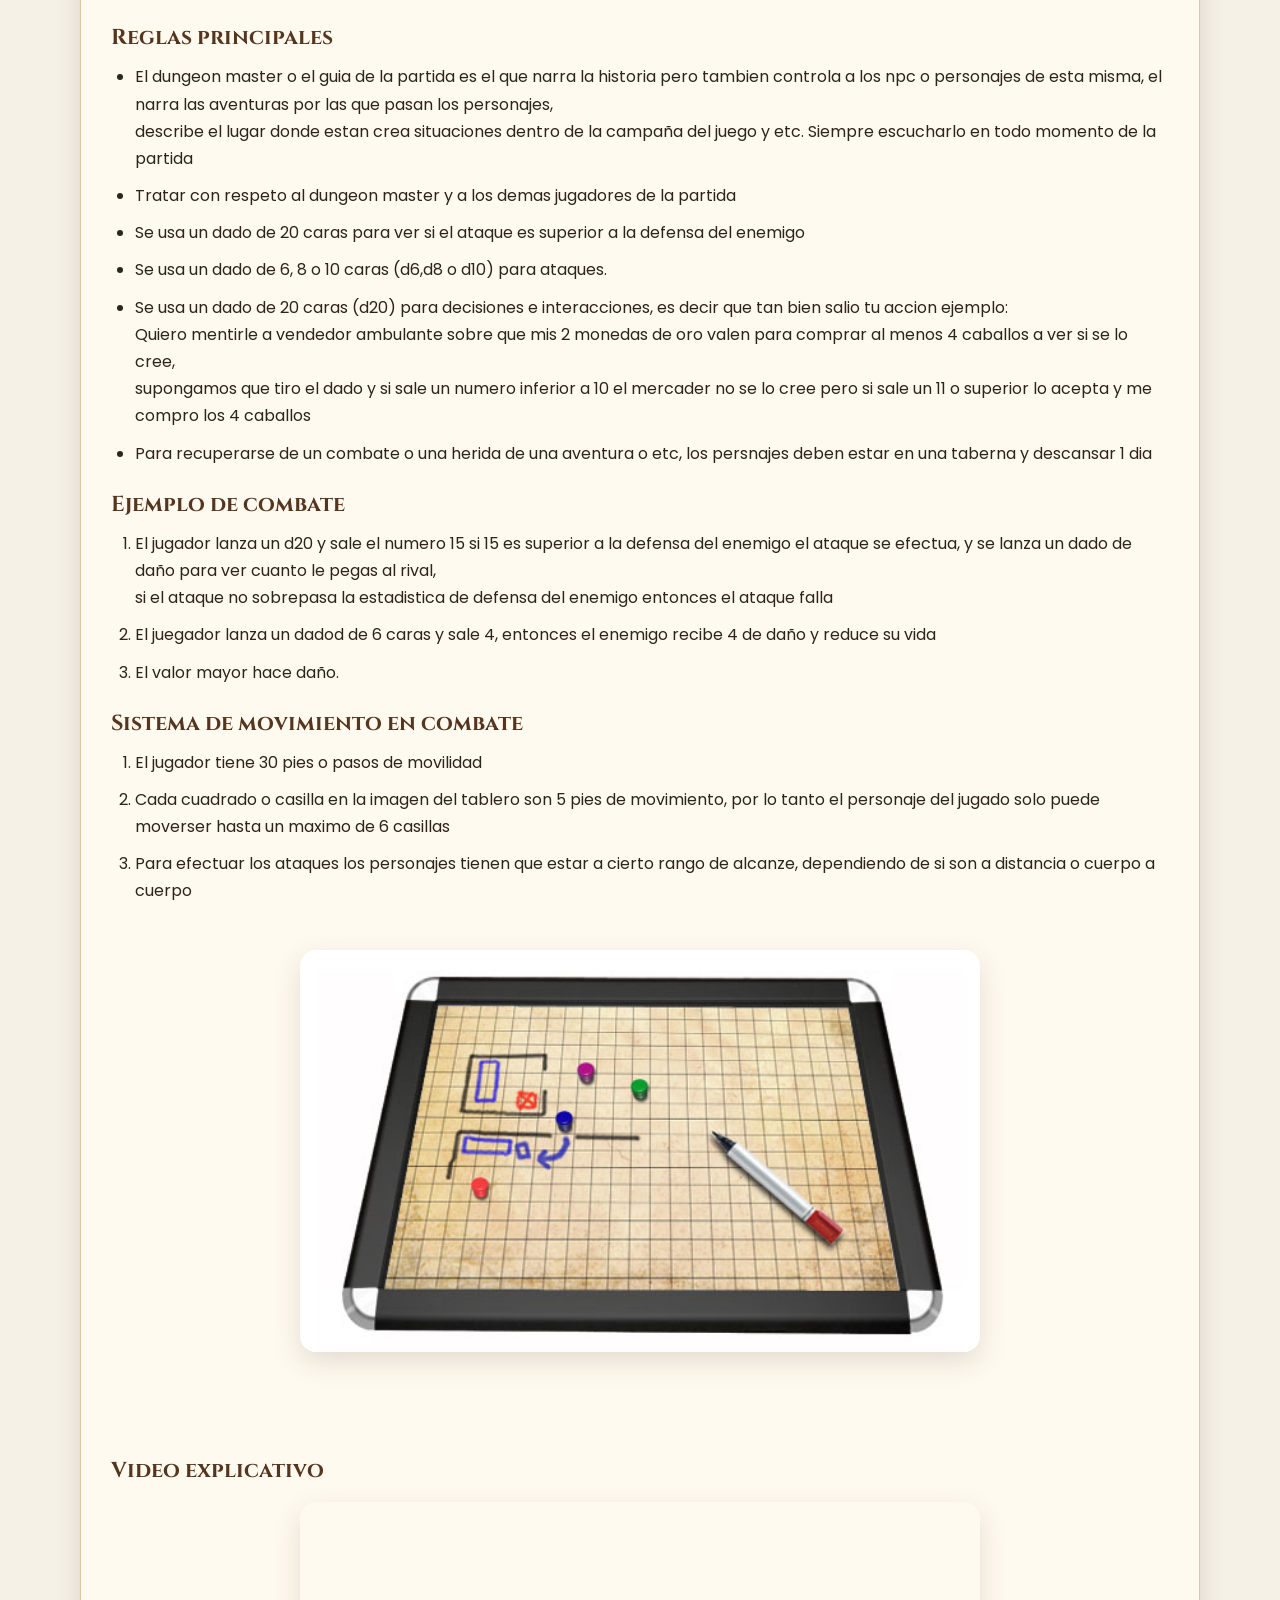
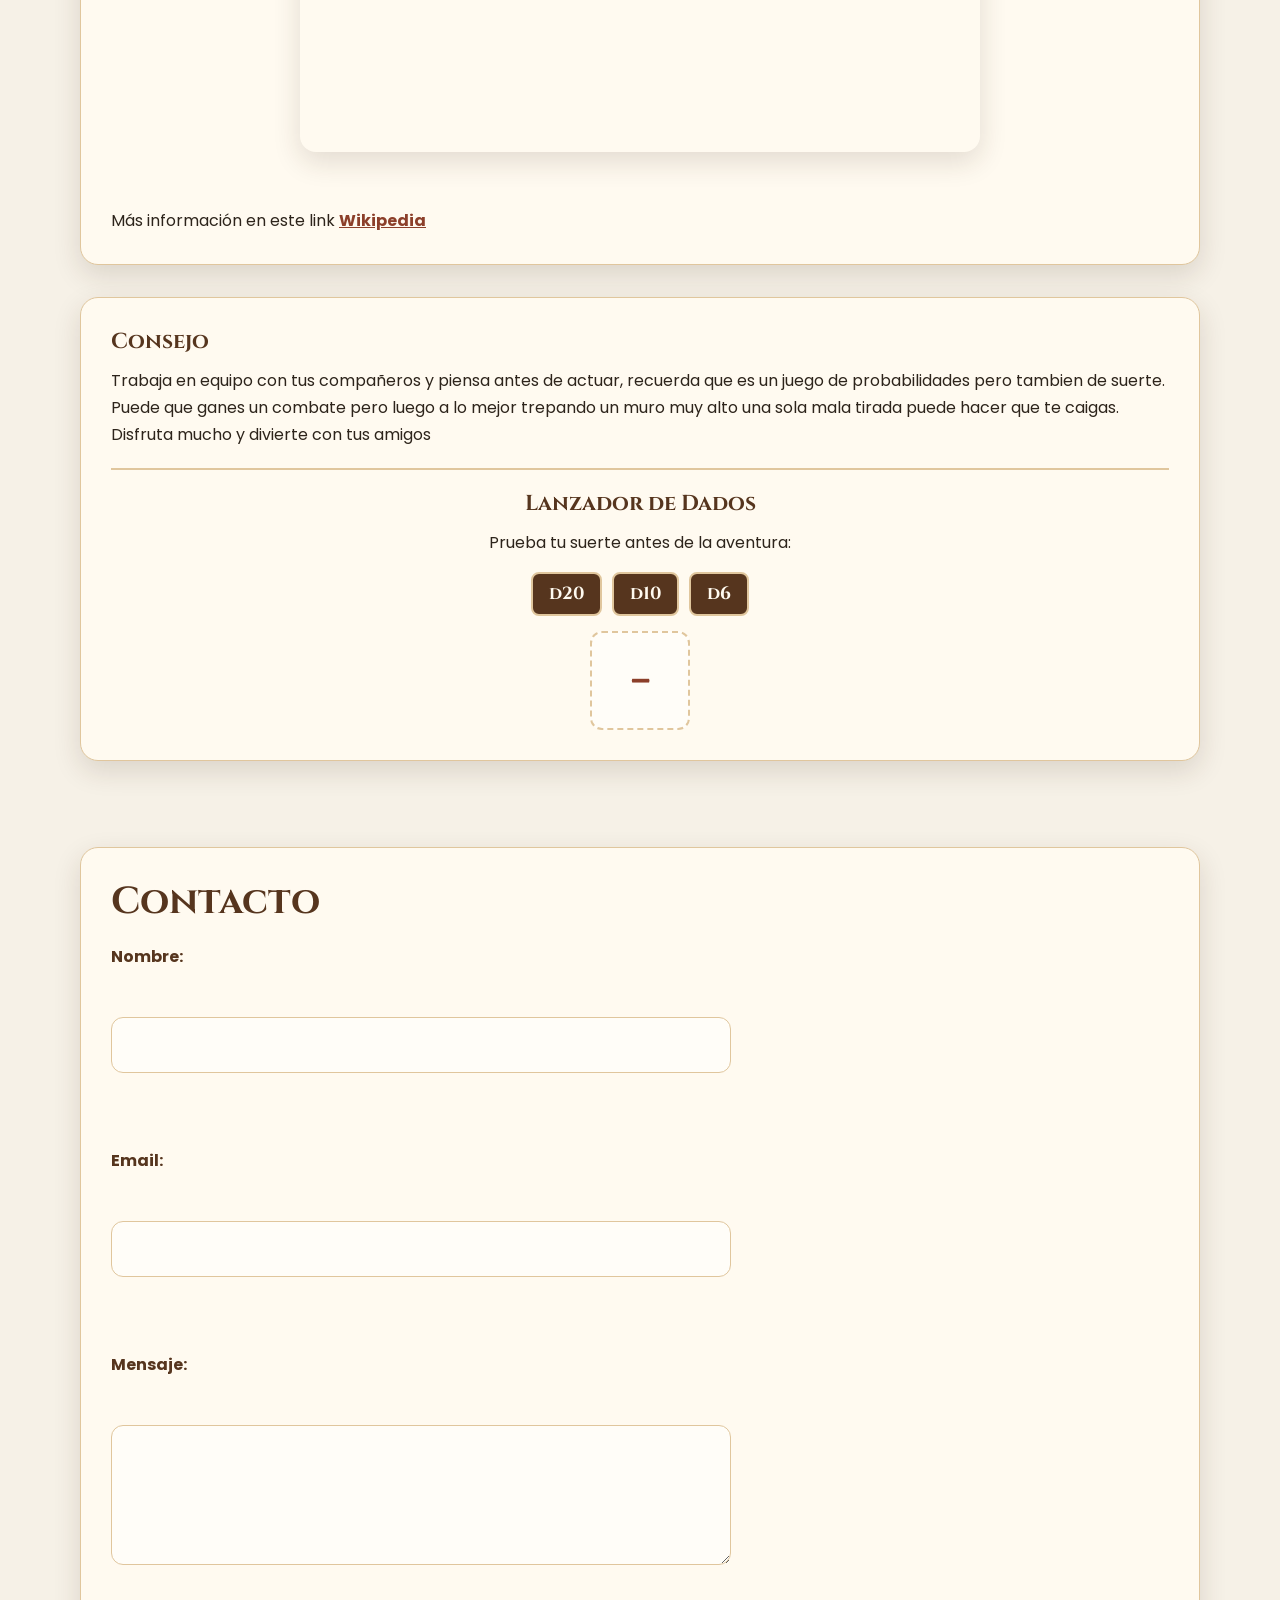
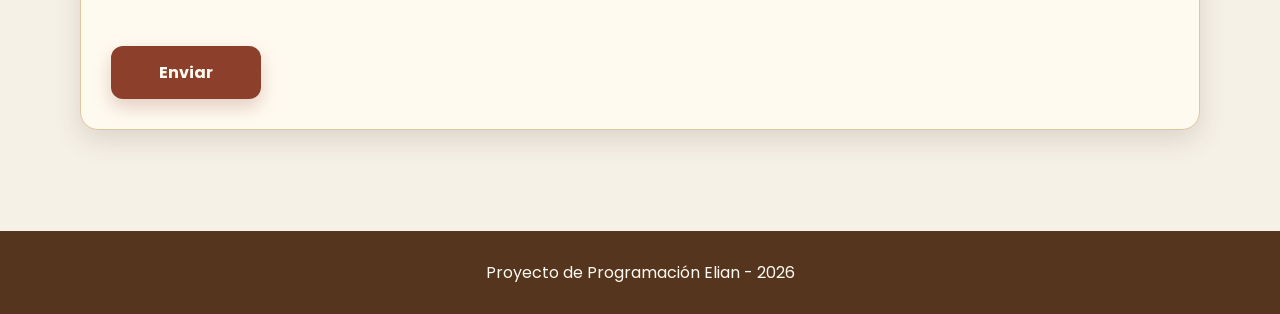
==== commit d28352b1: "Agregue cosas con el cli de antrigravity" ====
--- a/index.html
+++ b/index.html
@@ -20,12 +20,14 @@
 
 
     <nav>
-        <ul>
-            <li><a href="#inicio">Inicio</a></li>
-            <li><a href="#personajes">Personajes</a></li>
-            <li><a href="#mapa">Mapa</a></li>
-            <li><a href="#combate">Combate</a></li>
-            <li><a href="#contacto">Contacto</a></li>
+        <!-- BOTÓN HAMBURGUESA (Solo visible en móviles) -->
+        <div class="menu-toggle" onclick="toggleMenu()">☰</div>
+        <ul id="nav-menu">
+            <li><a href="#inicio" onclick="closeMenu()">Inicio</a></li>
+            <li><a href="#personajes" onclick="closeMenu()">Personajes</a></li>
+            <li><a href="#mapa" onclick="closeMenu()">Mapa</a></li>
+            <li><a href="#combate" onclick="closeMenu()">Combate</a></li>
+            <li><a href="#contacto" onclick="closeMenu()">Contacto</a></li>
         </ul>
     </nav>
 
@@ -186,6 +188,20 @@
         <aside>
             <h3>Consejo</h3>
             <p>Trabaja en equipo con tus compañeros y piensa antes de actuar, recuerda que es un juego de probabilidades pero tambien de suerte. <br>Puede que ganes un combate pero luego a lo mejor trepando un muro muy alto una sola mala tirada puede hacer que te caigas. Disfruta mucho y divierte con tus amigos</p>
+            
+            <hr style="margin: 20px 0; border: 1px solid var(--color-borde);">
+
+            <!-- LANZADOR DE DADOS: Widget interactivo con JavaScript -->
+            <div id="dice-roller">
+                <h3>Lanzador de Dados</h3>
+                <p>Prueba tu suerte antes de la aventura:</p>
+                <div class="dice-buttons">
+                    <button onclick="rollDice(20)">d20</button>
+                    <button onclick="rollDice(10)">d10</button>
+                    <button onclick="rollDice(6)">d6</button>
+                </div>
+                <div id="dice-result" class="dice-result">-</div>
+            </div>
         </aside>
 
           <br><br>
@@ -216,5 +232,7 @@
         <p>Proyecto de Programación Elian - 2026</p>
     </footer>
 
+    <!-- Scripts -->
+    <script src="script.js"></script>
 </body>
 </html>
--- a/styles.css
+++ b/styles.css
@@ -88,6 +88,17 @@
     box-shadow: 0 4px 18px rgba(45, 36, 27, 0.1);
 }
 
+/* Menú Hamburguesa - Oculto por defecto en PC */
+.menu-toggle {
+    display: none;
+    font-size: 1.8rem;
+    color: var(--color-principal);
+    cursor: pointer;
+    text-align: right;
+    padding: 10px 20px;
+    user-select: none;
+}
+
 nav ul {
     display: flex;
     align-items: center;
@@ -323,6 +334,67 @@
     color: #fffaf0;
 }
 
+/* --- LANZADOR DE DADOS --- */
+#dice-roller {
+    text-align: center;
+    margin-top: 15px;
+}
+
+.dice-buttons {
+    display: flex;
+    justify-content: center;
+    gap: 10px;
+    margin: 15px 0;
+}
+
+.dice-buttons button {
+    background: var(--color-principal);
+    color: var(--color-superficie);
+    border: 2px solid var(--color-borde);
+    padding: 8px 16px;
+    border-radius: 8px;
+    font-family: var(--fuente-titulos);
+    font-size: 1.1rem;
+    font-weight: bold;
+    cursor: pointer;
+    transition: transform 0.2s, background 0.3s;
+}
+
+.dice-buttons button:hover {
+    background: var(--color-acento);
+    transform: translateY(-2px);
+}
+
+.dice-result {
+    font-family: var(--fuente-titulos);
+    font-size: 3.5rem;
+    color: var(--color-secundario);
+    font-weight: bold;
+    min-height: 80px;
+    display: flex;
+    align-items: center;
+    justify-content: center;
+    background: #fffdf8;
+    border: 2px dashed var(--color-borde);
+    border-radius: 12px;
+    margin: 0 auto;
+    width: 100px;
+}
+
+/* ANIMACIÓN: Efecto de temblor mientras rueda el dado */
+.rolling {
+    animation: shake 0.4s ease-in-out infinite;
+    color: var(--color-acento);
+}
+
+@keyframes shake {
+    0% { transform: translateX(0) rotate(0deg); }
+    25% { transform: translateX(-4px) rotate(-5deg); }
+    50% { transform: translateX(4px) rotate(5deg); }
+    75% { transform: translateX(-4px) rotate(-5deg); }
+    100% { transform: translateX(0) rotate(0deg); }
+}
+
 /* aca hago el diseño Responsive para celular */
 @media (max-width: 480px) {
     header h1 {
@@ -333,9 +405,20 @@
         position: static;
     }
 
+    .menu-toggle {
+        display: block; /* Muestra el icono en celular */
+    }
+
     nav ul {
         flex-direction: column;
         align-items: stretch;
+        display: none; /* Oculta los enlaces por defecto */
+        width: 100%;
+        padding-bottom: 15px;
+    }
+
+    nav ul.nav-active {
+        display: flex; /* Se muestran cuando está activo */
     }
 
     nav a {
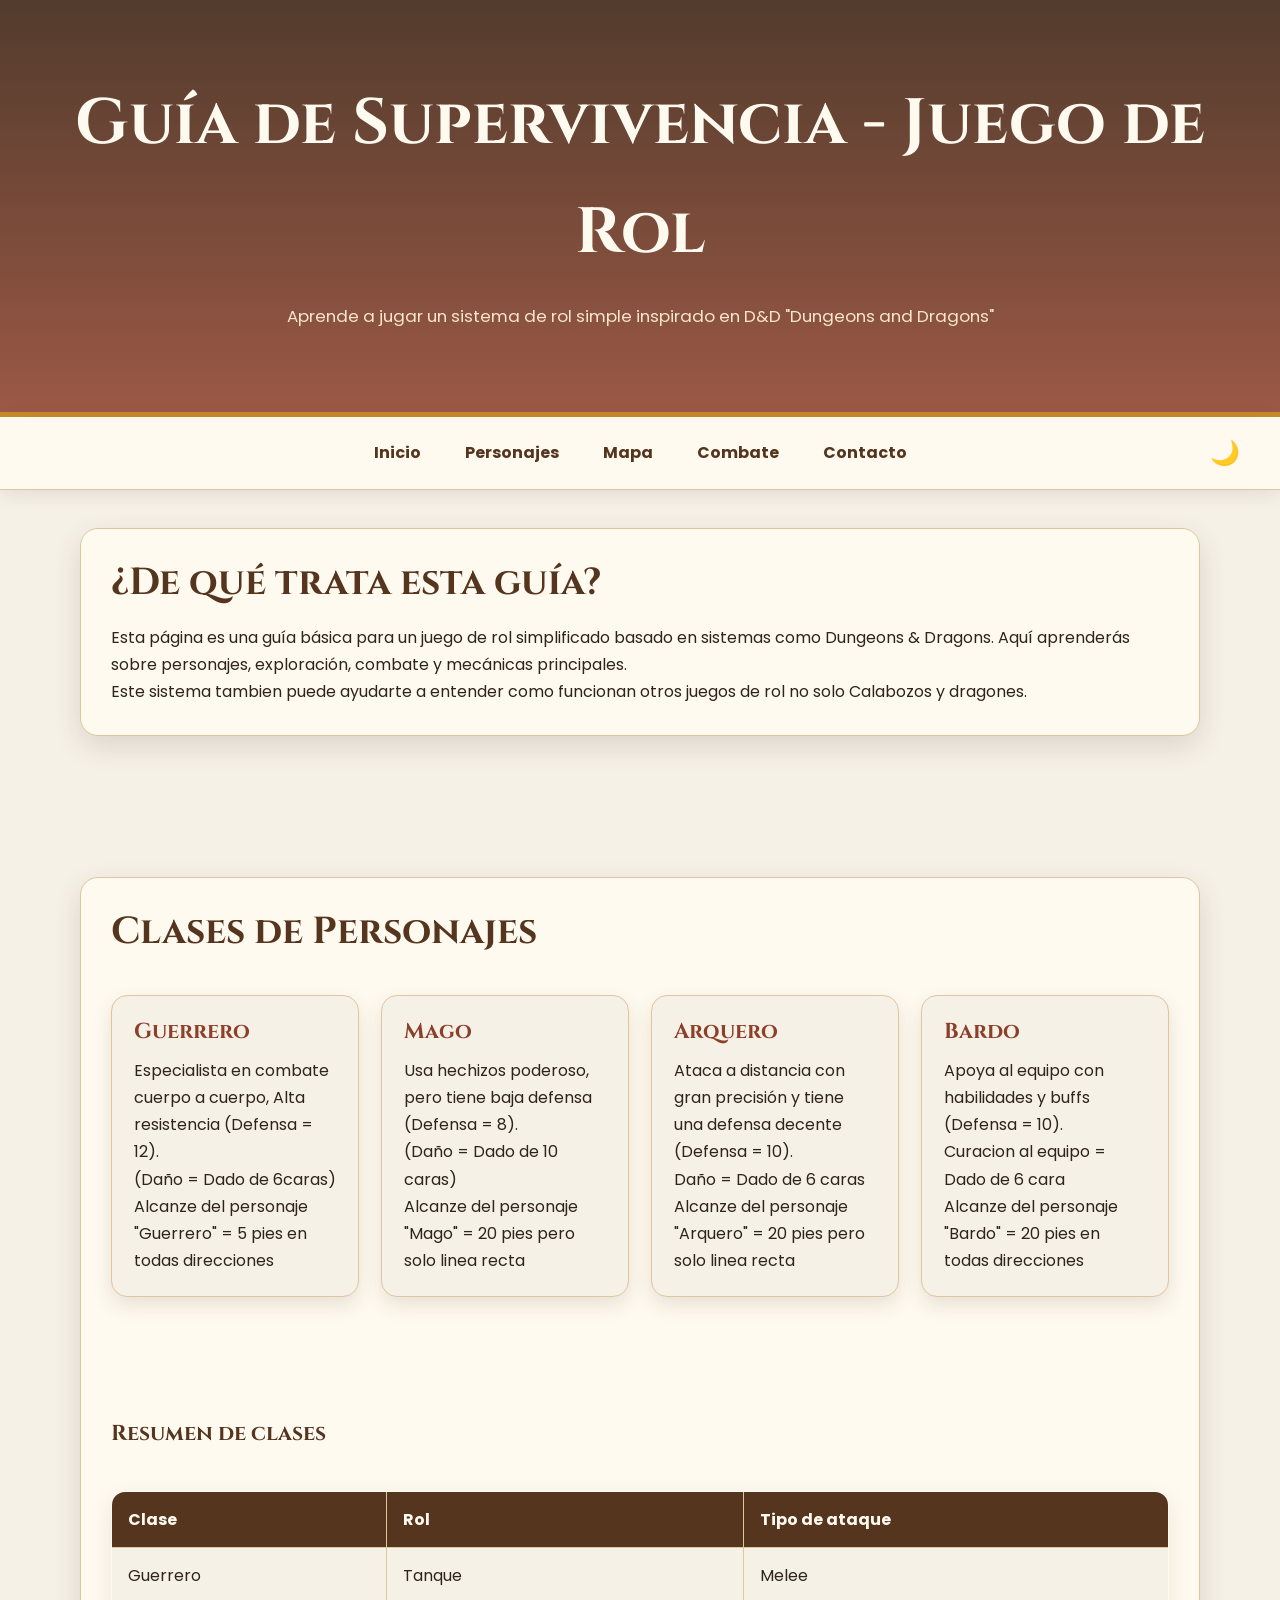
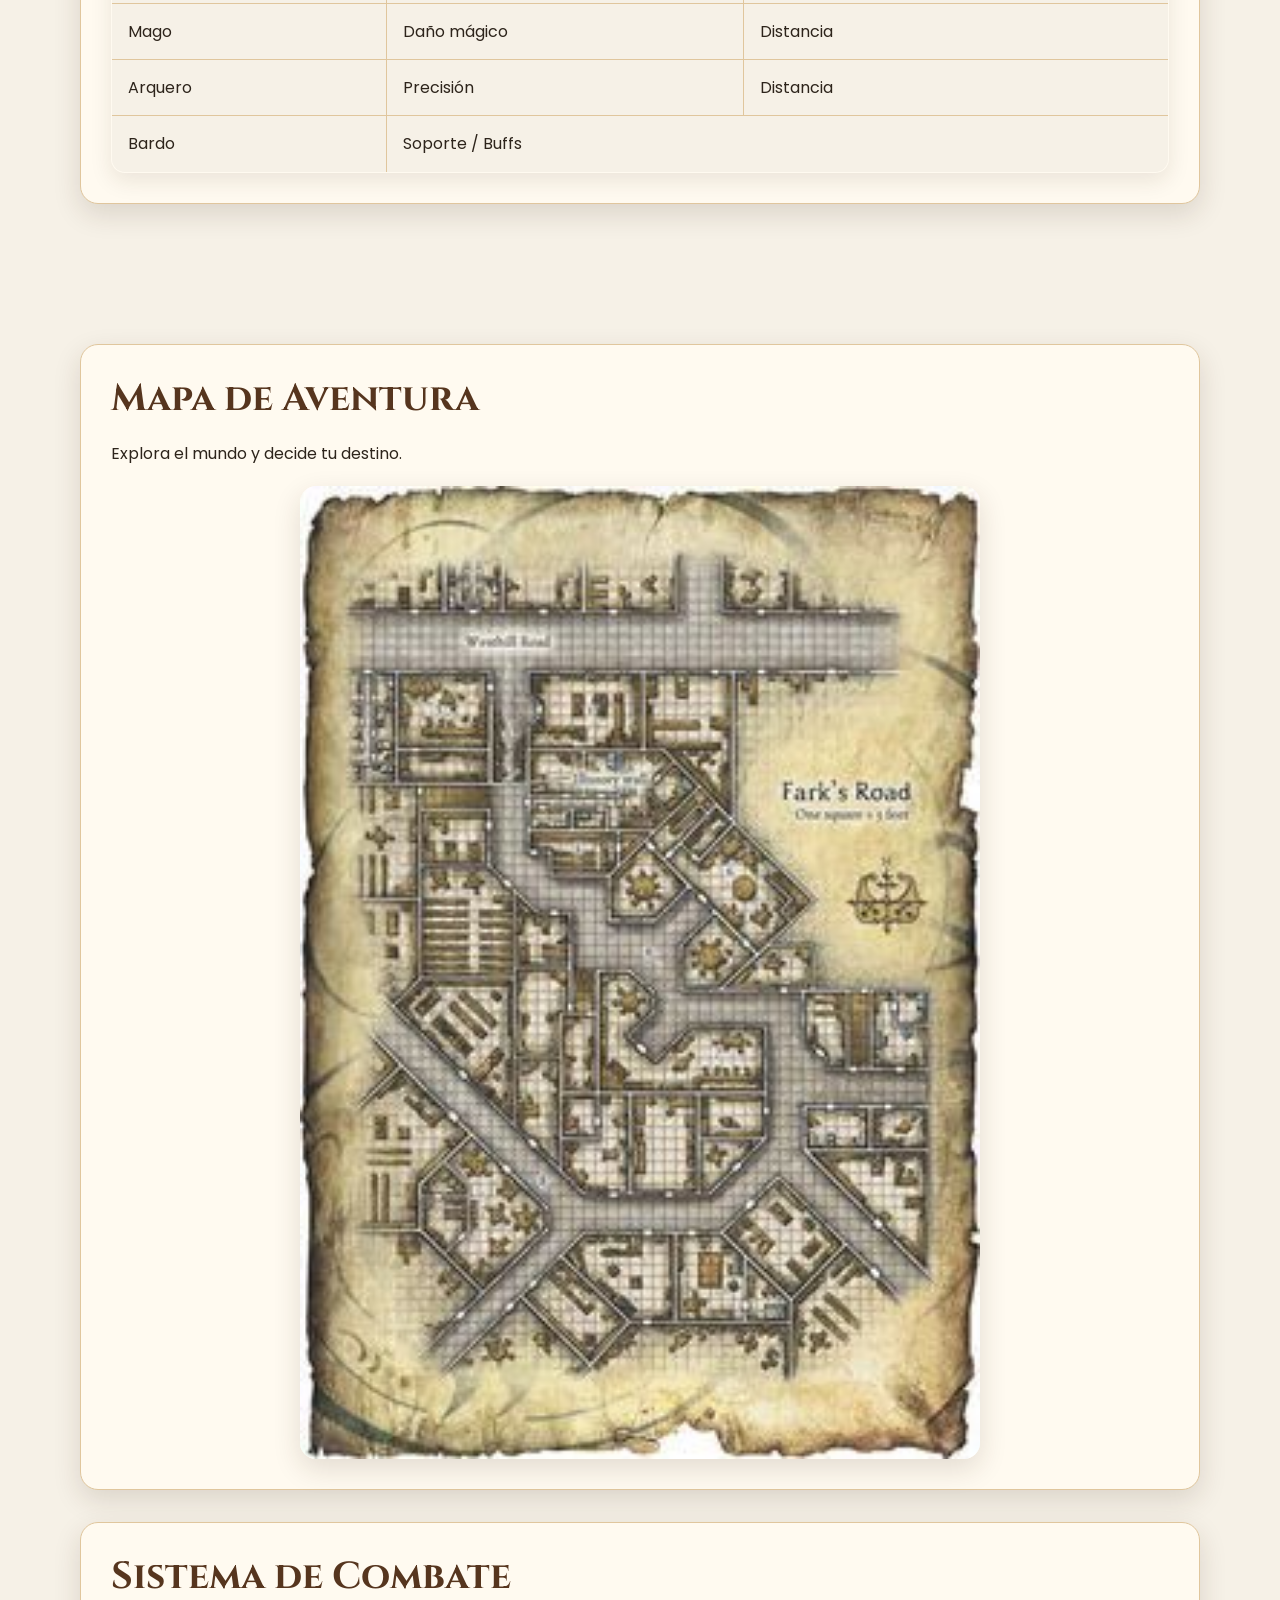
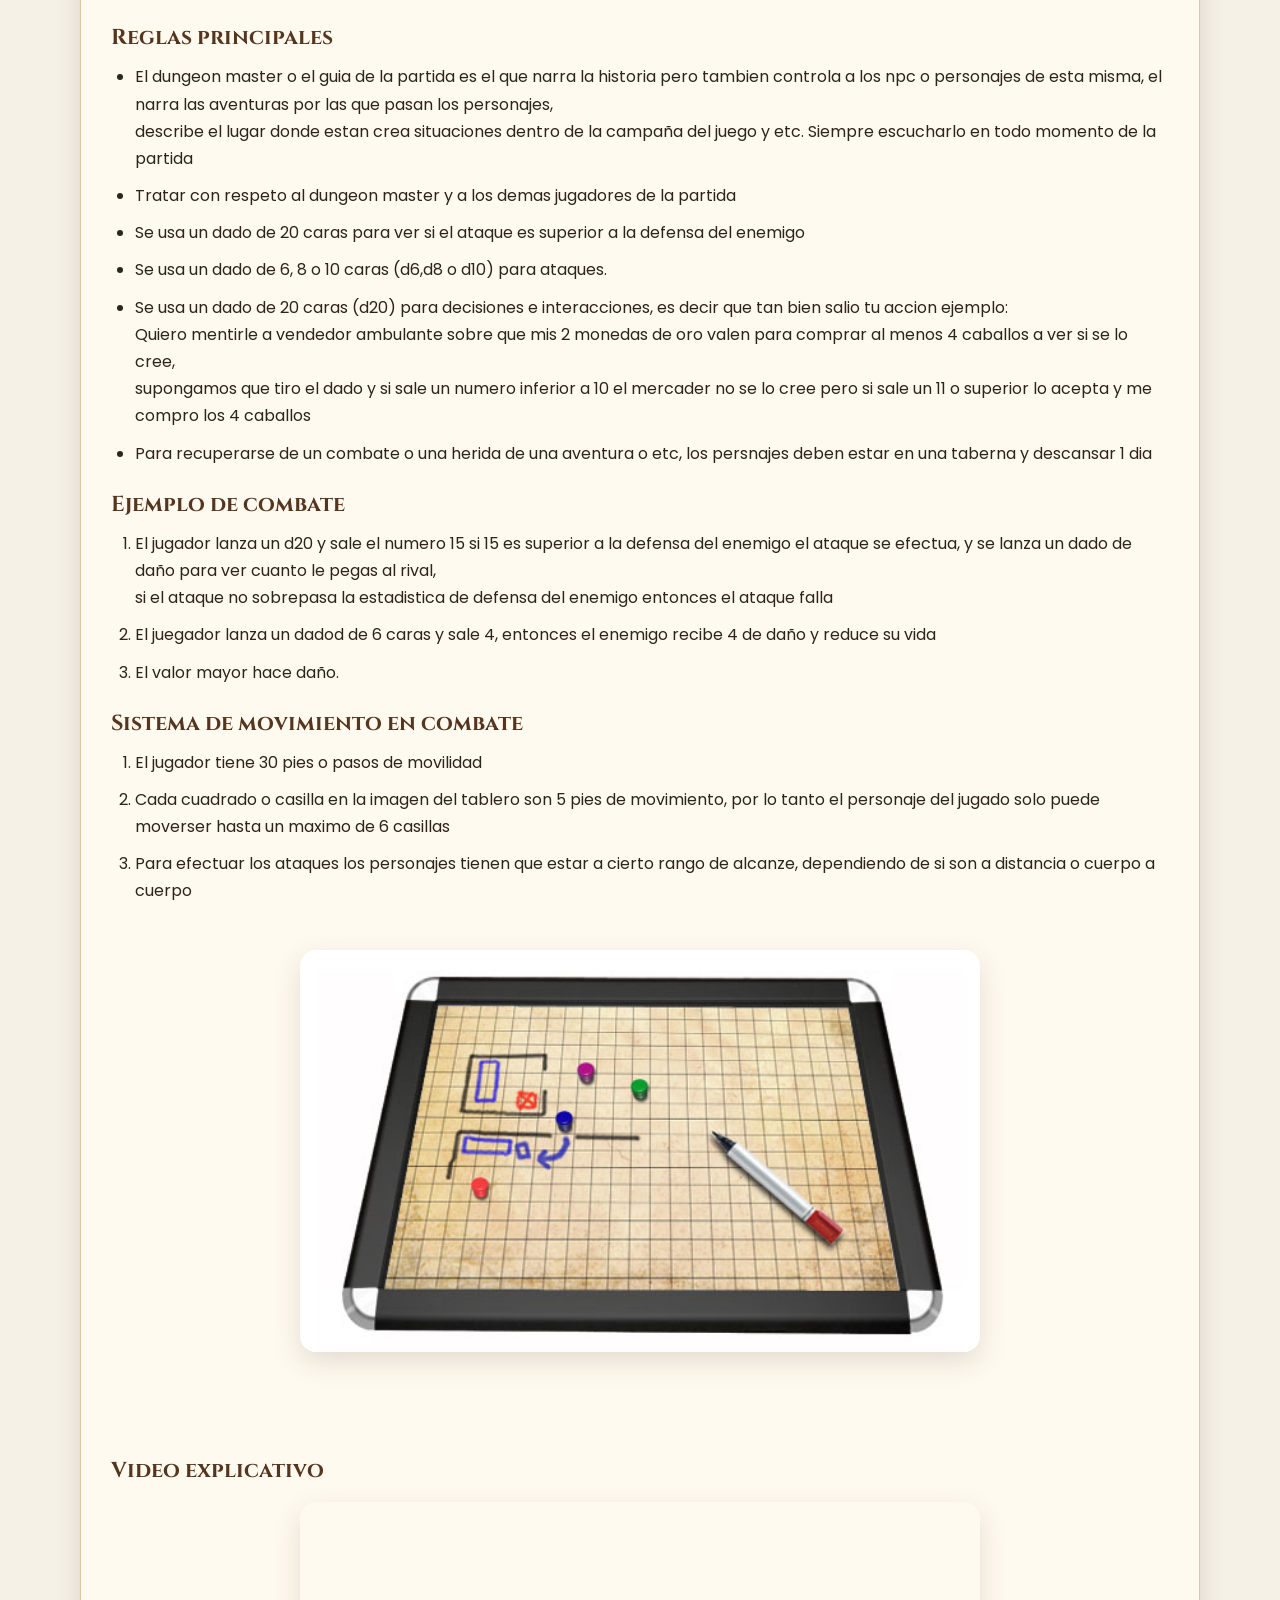
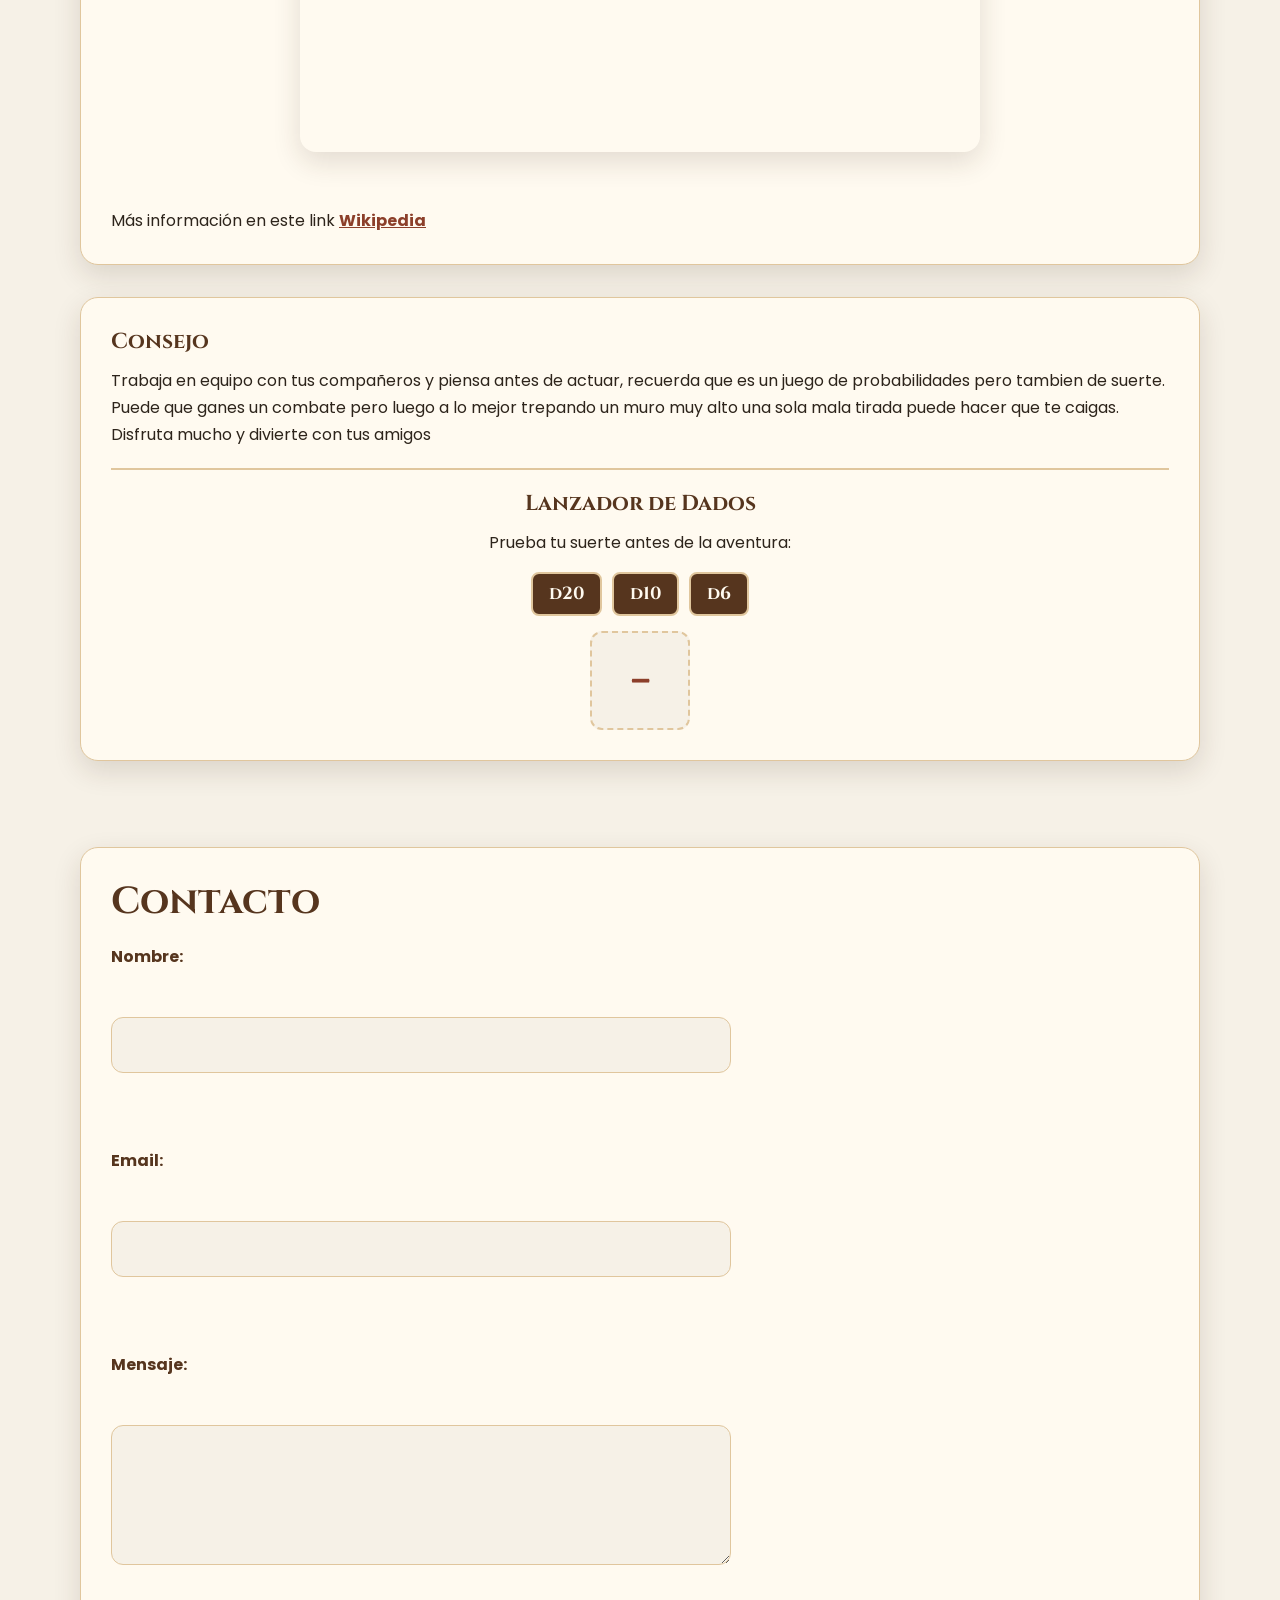
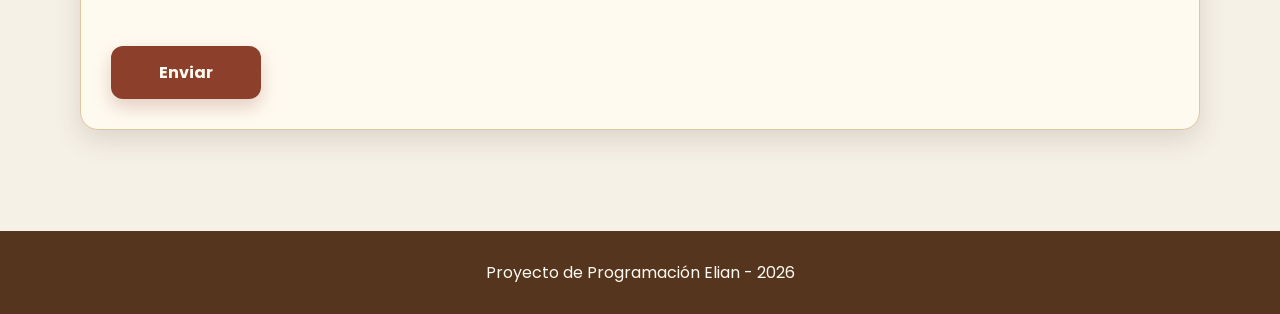
==== commit f1a86fcc: "feat: implementar modo oscuro, validacion local y conexion a backend" ====
--- a/index.html
+++ b/index.html
@@ -22,6 +22,7 @@
     <nav>
         <!-- BOTÓN HAMBURGUESA (Solo visible en móviles) -->
         <div class="menu-toggle" onclick="toggleMenu()">☰</div>
+        <div class="theme-toggle" onclick="toggleTheme()" id="theme-toggle" title="Cambiar tema">☀️</div>
         <ul id="nav-menu">
             <li><a href="#inicio" onclick="closeMenu()">Inicio</a></li>
             <li><a href="#personajes" onclick="closeMenu()">Personajes</a></li>
@@ -210,7 +211,7 @@
         <section id="contacto">
             <h2>Contacto</h2>
 
-            <form action="https://formspree.io/f/xgoqjgkw" method="POST">
+            <form action="/contacto" method="POST" id="contact-form" onsubmit="return validarFormulario(event)">
     <label>Nombre:</label><br>
     <input type="text" name="nombre" required><br><br>
 
@@ -220,6 +221,7 @@
     <label>Mensaje:</label><br>
     <textarea name="mensaje" required></textarea><br><br>
 
+    <span id="form-error" style="color: #d26a4f; font-size: 0.95rem; display: none; font-weight: bold; margin-bottom: 10px;"></span>
     <input type="submit" value="Enviar">
 </form>
         </section>
--- a/styles.css
+++ b/styles.css
@@ -21,6 +21,33 @@
     --fuente-texto: "Poppins", Arial, sans-serif;
 }
 
+/* Variables para Modo Oscuro (Se activan con data-theme o preferencia del sistema) */
+:root[data-theme="dark"] {
+    --color-fondo: #1a1511;
+    --color-superficie: #261f18;
+    --color-principal: #e0c69d;
+    --color-secundario: #d26a4f;
+    --color-acento: #eab45c;
+    --color-texto: #f6f1e7;
+    --color-borde: #4a3826;
+    --sombra-suave: 0 10px 28px rgba(0, 0, 0, 0.4);
+    --sombra-hover: 0 16px 34px rgba(0, 0, 0, 0.6);
+}
+
+@media (prefers-color-scheme: dark) {
+    :root:not([data-theme="light"]) {
+        --color-fondo: #1a1511;
+        --color-superficie: #261f18;
+        --color-principal: #e0c69d;
+        --color-secundario: #d26a4f;
+        --color-acento: #eab45c;
+        --color-texto: #f6f1e7;
+        --color-borde: #4a3826;
+        --sombra-suave: 0 10px 28px rgba(0, 0, 0, 0.4);
+        --sombra-hover: 0 16px 34px rgba(0, 0, 0, 0.6);
+    }
+}
+
 /* Aqui hago los Estilos base */
 * {
     box-sizing: border-box;
@@ -83,7 +110,7 @@
     position: sticky;
     top: 0;
     z-index: 10;
-    background: #fffaf0;
+    background: var(--color-superficie);
     border-bottom: 1px solid var(--color-borde);
     box-shadow: 0 4px 18px rgba(45, 36, 27, 0.1);
 }
@@ -99,6 +126,23 @@
     user-select: none;
 }
 
+/* Botón de Cambio de Tema */
+.theme-toggle {
+    font-size: 1.5rem;
+    cursor: pointer;
+    padding: 10px 20px;
+    user-select: none;
+    position: absolute;
+    right: 20px;
+    top: 50%;
+    transform: translateY(-50%);
+    transition: transform 0.3s ease;
+}
+
+.theme-toggle:hover {
+    transform: translateY(-50%) scale(1.1);
+}
+
 nav ul {
     display: flex;
     align-items: center;
@@ -193,7 +237,7 @@
 
 article {
     padding: 22px;
-    background: #fff3dc;
+    background: var(--color-fondo);
     border: 1px solid var(--color-borde);
     border-radius: 16px;
     box-shadow: 0 8px 20px rgba(55, 35, 19, 0.12);
@@ -243,13 +287,13 @@
 }
 
 td {
-    background: #fff8ea;
+    background: var(--color-fondo);
 }
 
 /* El Aside */
 aside {
     border-left: 8px solid var(--color-acento);
-    background: #fdf0d0;
+    background: var(--color-fondo);
 }
 
 aside h3 {
@@ -284,7 +328,7 @@
     padding: 13px 15px;
     border: 1px solid var(--color-borde);
     border-radius: 12px;
-    background: #fffdf8;
+    background: var(--color-fondo);
     color: var(--color-texto);
     font: inherit;
     transition: border-color 0.3s ease, box-shadow 0.3s ease;
@@ -374,7 +418,7 @@
     display: flex;
     align-items: center;
     justify-content: center;
-    background: #fffdf8;
+    background: var(--color-fondo);
     border: 2px dashed var(--color-borde);
     border-radius: 12px;
     margin: 0 auto;
@@ -409,6 +453,17 @@
         display: block; /* Muestra el icono en celular */
     }
 
+    .theme-toggle {
+        position: static;
+        transform: none;
+        display: block;
+        text-align: right;
+    }
+
+    .theme-toggle:hover {
+        transform: none;
+    }
+
     nav ul {
         flex-direction: column;
         align-items: stretch;
